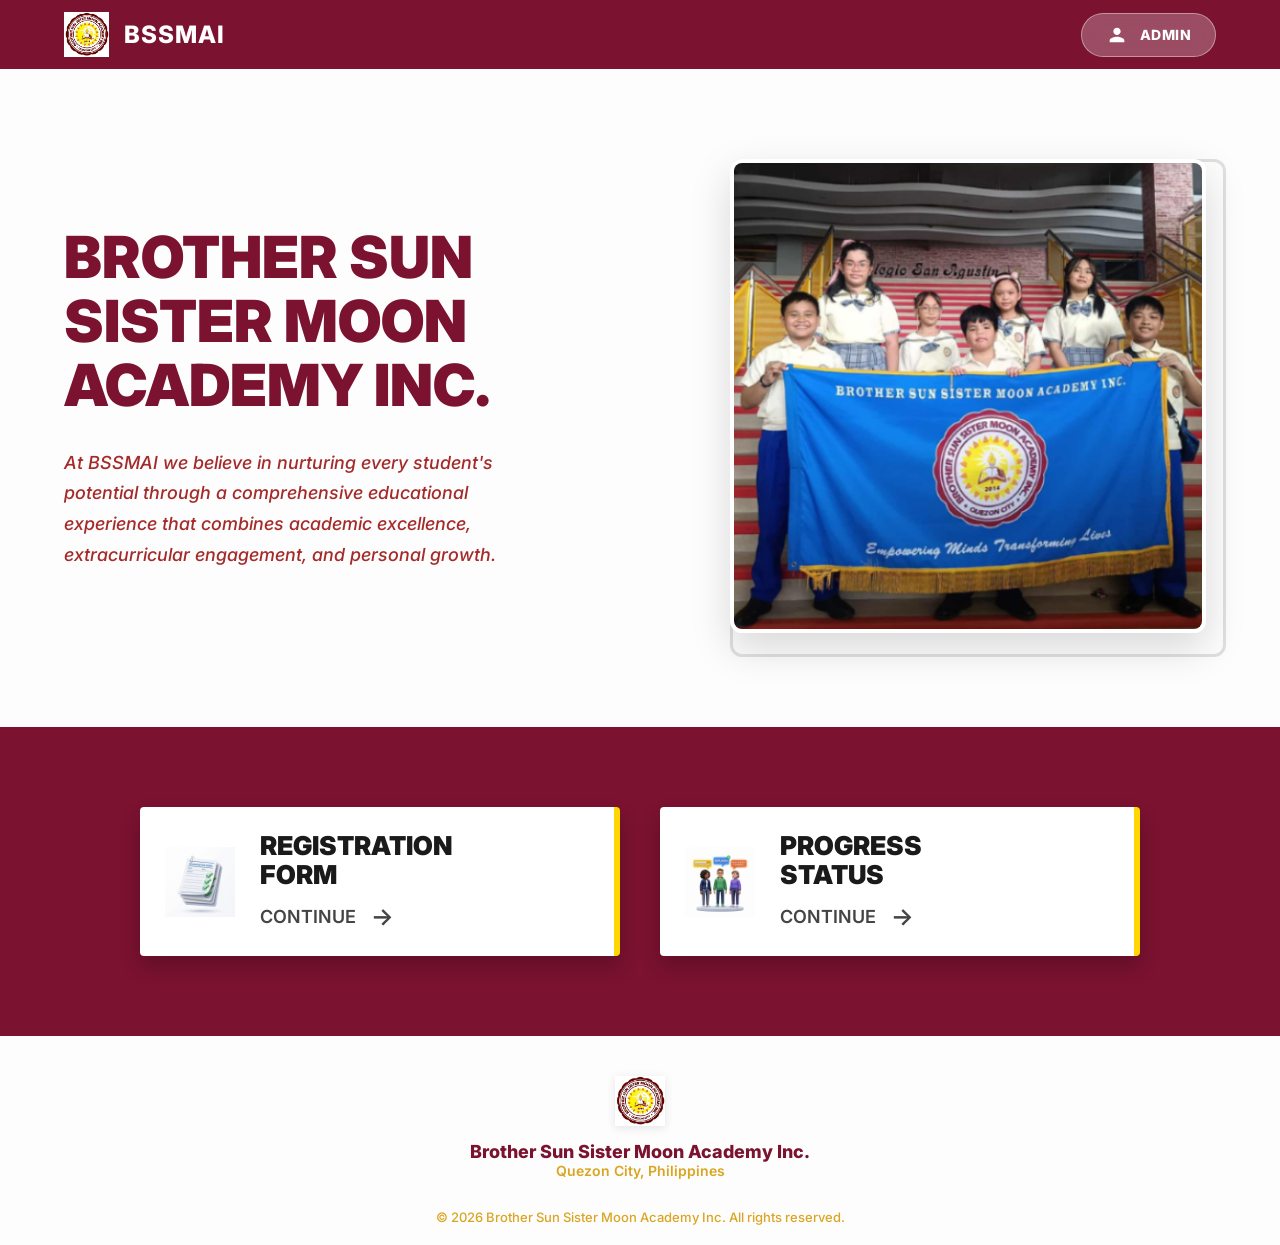
==== index.html @ d86e40cd "First Update" ====
<!DOCTYPE html>
<html lang="en">

<head>
    <meta charset="UTF-8">
    <meta name="viewport" content="width=device-width, initial-scale=1.0">
    <title>Enrollment System — Home</title>
    <link rel="stylesheet" href="style.css">
</head>

<body>

    <!-- ===== HEADER ===== -->
    <header class="navbar">
        <div class="header-left">
            <img src="logo.png" alt="BSSMAI Logo" class="logo">
            <h1 class="school-name">BSSMAI</h1>
        </div>
        <div class="header-right">
            <a href="admin-login.html" class="btn-admin">
                <svg viewBox="0 0 24 24" xmlns="http://www.w3.org/2000/svg">
                    <path d="M12 12c2.21 0 4-1.79 4-4s-1.79-4-4-4-4 1.79-4 4 1.79 4 4 4zm0 2c-2.67 0-8 1.34-8 4v2h16v-2c0-2.66-5.33-4-8-4z"/>
                </svg>
                ADMIN
            </a>
        </div>
    </header>

    <!-- ===== HERO SECTION ===== -->
    <section class="hero-section">
        <div class="hero-container">
            <div class="hero-text">
                <h2 class="hero-title">BROTHER SUN<br>SISTER MOON<br>ACADEMY INC.</h2>
                <p class="hero-description">
                    At BSSMAI we believe in nurturing every student's potential
                    through a comprehensive educational experience that
                    combines academic excellence, extracurricular
                    engagement, and personal growth.
                </p>
            </div>
            <div class="hero-image-wrapper">
                <img src="hero-image.png" alt="Students" class="hero-image">
            </div>
        </div>
    </section>

    <!-- ===== ACTION SECTION ===== -->
    <section class="action-section">
        <div class="action-container">
            <!-- Registration Form Card -->
            <a href="biodata.html" class="action-card-new">
                <div class="card-content">
                    <img src="registration-icon.png" alt="Form" class="card-icon">
                    <div class="card-text">
                        <h3>REGISTRATION<br>FORM</h3>
                        <div class="continue-btn">
                            <span>CONTINUE</span>
                            <span class="arrow">→</span>
                        </div>
                    </div>
                </div>
            </a>

            <!-- Progress Status Card -->
            <a href="check-progress.html" class="action-card-new">
                <div class="card-content">
                    <img src="progress-icon.png" alt="Status" class="card-icon">
                    <div class="card-text">
                        <h3>PROGRESS<br>STATUS</h3>
                        <div class="continue-btn">
                            <span>CONTINUE</span>
                            <span class="arrow">→</span>
                        </div>
                    </div>
                </div>
            </a>
        </div>
    </section>

    <!-- ===== FOOTER ===== -->
    <footer class="footer">
        <div class="footer-content">
            <img src="logo.png" alt="Logo" class="footer-logo">
            <div class="footer-text">
                <p class="footer-school-name">Brother Sun Sister Moon Academy Inc.</p>
                <p class="footer-address">Quezon City, Philippines</p>
            </div>
        </div>
        <p class="footer-copyright">&copy; 2026 Brother Sun Sister Moon Academy Inc. All rights reserved.</p>
    </footer>

</body>

</html>
---- style.css ----
/* =========================================================
   ENROLLMENT SYSTEM — SHARED STYLES
   Color scheme: clean blue/white with soft accents
   ========================================================= */

/* --- Google Font import --- */
@import url('https://fonts.googleapis.com/css2?family=Inter:wght@400;500;600;700&display=swap');

/* --- CSS Variables (easy to change the theme) --- */
/* --- CSS Variables --- */
:root {
    --maroon-dark: #7a1230;
    --maroon-accent: #a52a2a;
    --gold: #FFD700;
    --gold-text: #daa520;
    --off-white: #fdfdfd;
    --white: #ffffff;
    --gray-50: #f9fafb;
    --gray-100: #f3f4f6;
    --gray-300: #d1d5db;
    --gray-500: #6b7280;
    --gray-700: #374151;
    --gray-900: #111827;
    --shadow-soft: 0 10px 30px rgba(0, 0, 0, 0.05);
    --shadow-hero: 0 15px 40px rgba(0, 0, 0, 0.15);
    --radius: 12px;
}

/* --- Reset & Base --- */
*,
*::before,
*::after {
    box-sizing: border-box;
    margin: 0;
    padding: 0;
}

body {
    font-family: 'Inter', sans-serif;
    background: var(--off-white);
    color: var(--gray-900);
    min-height: 100vh;
}

/* --- HEADER --- */
.navbar {
    background: var(--maroon-dark);
    padding: 12px 5%;
    display: flex;
    justify-content: space-between;
    align-items: center;
    position: sticky;
    top: 0;
    z-index: 1000;
}

.header-left {
    display: flex;
    align-items: center;
    gap: 15px;
}

.logo {
    width: 45px;
    height: 45px;
    object-fit: contain;
}

.school-name {
    color: var(--white);
    font-size: 24px;
    font-weight: 800;
    letter-spacing: 1px;
}

.btn-admin {
    background: rgba(255, 255, 255, 0.25);
    color: var(--white);
    padding: 10px 24px;
    border-radius: 50px;
    text-decoration: none;
    font-size: 14px;
    font-weight: 800;
    border: 1.5px solid rgba(255, 255, 255, 0.4);
    display: inline-flex;
    align-items: center;
    gap: 12px;
    backdrop-filter: blur(8px);
    -webkit-backdrop-filter: blur(8px);
    transition: all 0.3s ease;
    letter-spacing: 0.5px;
}

.btn-admin:hover {
    background: rgba(255, 255, 255, 0.35);
    transform: translateY(-2px);
    box-shadow: 0 4px 15px rgba(0, 0, 0, 0.1);
}

.btn-admin svg {
    width: 22px;
    height: 22px;
    fill: currentColor;
}

/* --- HERO SECTION --- */
.hero-section {
    padding: 80px 5%;
    background: var(--off-white);
}

.hero-container {
    max-width: 1200px;
    margin: 0 auto;
    display: grid;
    grid-template-columns: 1.2fr 1fr;
    align-items: center;
    gap: 60px;
}

.hero-title {
    font-size: 58px;
    color: var(--maroon-dark);
    line-height: 1.1;
    font-weight: 900;
    margin-bottom: 30px;
}

.hero-description {
    font-size: 18px;
    color: var(--maroon-accent);
    line-height: 1.7;
    font-style: italic;
    font-weight: 500;
    max-width: 500px;
}

.hero-image-wrapper {
    position: relative;
    padding: 10px;
}

.hero-image-wrapper::before {
    content: '';
    position: absolute;
    inset: 0;
    border: 3px solid #e0e0e0;
    border-radius: 12px;
    z-index: 0;
    transform: translate(10px, 10px);
}

.hero-image {
    width: 100%;
    border-radius: 12px;
    box-shadow: var(--shadow-hero);
    position: relative;
    z-index: 1;
    border: 4px solid var(--white);
}

/* --- ACTION SECTION --- */
.action-section {
    background: var(--maroon-dark);
    padding: 80px 5%;
}

.action-container {
    max-width: 1000px;
    margin: 0 auto;
    display: grid;
    grid-template-columns: 1fr 1fr;
    gap: 40px;
}

.action-card-new {
    background: var(--white);
    border-radius: 4px;
    padding: 25px;
    text-decoration: none;
    position: relative;
    transition: transform 0.3s ease;
    border-right: 6px solid var(--gold);
    box-shadow: 0 10px 20px rgba(0, 0, 0, 0.2);
}

.action-card-new:hover {
    transform: translateY(-5px);
}

.card-content {
    display: flex;
    align-items: center;
    gap: 25px;
}

.card-icon {
    width: 70px;
    height: 70px;
    object-fit: contain;
}

.card-text h3 {
    color: #1a1a1a;
    font-size: 26px;
    font-weight: 900;
    line-height: 1.1;
    margin-bottom: 12px;
}

.continue-btn {
    display: flex;
    align-items: center;
    gap: 15px;
    color: #444;
    font-weight: 600;
    font-size: 18px;
}

.arrow {
    font-size: 24px;
    transition: transform 0.3s ease;
}

.action-card-new:hover .arrow {
    transform: translateX(8px);
}

/* --- FOOTER --- */
.footer {
    padding: 40px 5% 20px;
    background: var(--off-white);
    text-align: center;
}

.footer-content {
    display: flex;
    flex-direction: column;
    align-items: center;
    gap: 15px;
    margin-bottom: 30px;
}

.footer-logo {
    width: 50px;
    height: 50px;
    filter: drop-shadow(0 2px 4px rgba(0, 0, 0, 0.1));
}

.footer-school-name {
    color: var(--maroon-dark);
    font-weight: 800;
    font-size: 18px;
}

.footer-address {
    color: var(--gold-text);
    font-size: 14px;
    font-weight: 600;
}

.footer-copyright {
    color: var(--gold-text);
    font-size: 13px;
    font-weight: 500;
}

/* =========================================================
   FORM STYLES
   ========================================================= */
.form-section {
    margin-bottom: 28px;
}

.form-section h3 {
    font-size: 14px;
    font-weight: 600;
    color: var(--blue-dark);
    text-transform: uppercase;
    letter-spacing: 0.5px;
    margin-bottom: 16px;
    padding-bottom: 8px;
    border-bottom: 2px solid var(--blue-light);
}

.form-row {
    display: grid;
    grid-template-columns: 1fr 1fr;
    gap: 16px;
}

.form-group {
    display: flex;
    flex-direction: column;
    gap: 6px;
    margin-bottom: 16px;
}

.form-group.full {
    grid-column: 1 / -1;
}

label {
    font-size: 13px;
    font-weight: 500;
    color: var(--gray-700);
}

input,
select,
textarea {
    padding: 10px 14px;
    border: 1.5px solid var(--gray-300);
    border-radius: 8px;
    font-size: 14px;
    font-family: inherit;
    color: var(--gray-900);
    background: var(--white);
    transition: border-color 0.2s;
    width: 100%;
}

input:focus,
select:focus,
textarea:focus {
    outline: none;
    border-color: var(--blue-mid);
    box-shadow: 0 0 0 3px rgba(59, 130, 246, 0.15);
}

/* =========================================================
   BUTTONS
   ========================================================= */
.btn {
    display: inline-flex;
    align-items: center;
    justify-content: center;
    gap: 8px;
    padding: 12px 24px;
    border: none;
    border-radius: 8px;
    font-size: 15px;
    font-weight: 600;
    cursor: pointer;
    transition: all 0.2s;
    text-decoration: none;
}

.btn-primary {
    background: var(--blue-dark);
    color: var(--white);
}

.btn-primary:hover {
    background: #1d4ed8;
    transform: translateY(-1px);
}

.btn-success {
    background: var(--green);
    color: var(--white);
    padding: 8px 16px;
    font-size: 13px;
}

.btn-success:hover {
    background: #15803d;
}

.btn-danger {
    background: var(--red);
    color: var(--white);
    padding: 8px 16px;
    font-size: 13px;
}

.btn-danger:hover {
    background: #b91c1c;
}

.btn-outline {
    background: transparent;
    color: var(--blue-dark);
    border: 2px solid var(--blue-dark);
}

.btn-outline:hover {
    background: var(--blue-dark);
    color: var(--white);
}

.btn-full {
    width: 100%;
}

/* =========================================================
   STATUS BADGES
   ========================================================= */
.badge {
    display: inline-block;
    padding: 4px 12px;
    border-radius: 999px;
    font-size: 12px;
    font-weight: 600;
}

.badge-pending {
    background: #fef3c7;
    color: #92400e;
}

.badge-approved {
    background: #d1fae5;
    color: #065f46;
}

.badge-rejected {
    background: #fee2e2;
    color: #991b1b;
}

/* =========================================================
   TABLE STYLES (Admin Dashboard)
   ========================================================= */
.table-wrapper {
    overflow-x: auto;
    border-radius: var(--radius);
    border: 1px solid var(--gray-100);
}

table {
    width: 100%;
    border-collapse: collapse;
    font-size: 14px;
}

thead {
    background: var(--blue-dark);
    color: var(--white);
}

thead th {
    padding: 12px 16px;
    text-align: left;
    font-weight: 600;
    font-size: 13px;
}

tbody tr {
    border-bottom: 1px solid var(--gray-100);
    transition: background 0.15s;
}

tbody tr:hover {
    background: var(--blue-light);
}

tbody td {
    padding: 12px 16px;
    color: var(--gray-700);
}

.action-btns {
    display: flex;
    gap: 6px;
}

/* =========================================================
   ALERT MESSAGES
   ========================================================= */
.alert {
    padding: 14px 18px;
    border-radius: 8px;
    font-size: 14px;
    font-weight: 500;
    margin-bottom: 20px;
    display: none;
    /* hidden by default, shown via JS */
}

.alert-error {
    background: #fee2e2;
    color: #991b1b;
    border: 1px solid #fca5a5;
}

.alert-success {
    background: #d1fae5;
    color: #065f46;
    border: 1px solid #6ee7b7;
}

/* =========================================================
   RESULT / PROGRESS CARD
   ========================================================= */
.result-card {
    background: var(--white);
    border-radius: var(--radius);
    box-shadow: var(--shadow);
    padding: 32px;
    margin-top: 24px;
    display: none;
    /* shown via JS once result is fetched */
}

.result-card .status-big {
    font-size: 48px;
    text-align: center;
    margin-bottom: 12px;
}

.result-card h3 {
    text-align: center;
    font-size: 22px;
    font-weight: 700;
    margin-bottom: 6px;
}

.result-card .status-label {
    text-align: center;
    font-size: 15px;
    margin-bottom: 24px;
}

.info-grid {
    display: grid;
    grid-template-columns: 1fr 1fr;
    gap: 12px;
}

.info-item label {
    font-size: 12px;
    color: var(--gray-500);
    display: block;
    margin-bottom: 2px;
}

.info-item span {
    font-size: 15px;
    font-weight: 600;
    color: var(--gray-900);
}

/* =========================================================
   STEP INDICATOR (Breadcrumb)
   ========================================================= */
.steps {
    display: flex;
    align-items: center;
    gap: 8px;
    margin-bottom: 28px;
    font-size: 13px;
    color: var(--gray-500);
}

.steps .step-active {
    color: var(--blue-dark);
    font-weight: 600;
}

/* =========================================================
   SUCCESS PAGE
   ========================================================= */
.success-page {
    text-align: center;
    padding: 60px 20px;
}

.success-page .check-icon {
    font-size: 72px;
    margin-bottom: 20px;
}

.success-page h2 {
    font-size: 26px;
    font-weight: 700;
    margin-bottom: 10px;
}

.success-page p {
    color: var(--gray-500);
    font-size: 15px;
    margin-bottom: 8px;
}

.student-id-box {
    background: var(--blue-light);
    border: 2px dashed var(--blue-mid);
    border-radius: 10px;
    padding: 20px;
    margin: 24px auto;
    max-width: 320px;
}

.student-id-box p {
    color: var(--gray-700);
    font-size: 13px;
    margin-bottom: 6px;
}

.student-id-box strong {
    font-size: 28px;
    color: var(--blue-dark);
    letter-spacing: 2px;
}

/* =========================================================
   MODAL (Admin — View Full Details)
   ========================================================= */
.modal-overlay {
    display: none;
    position: fixed;
    inset: 0;
    background: rgba(0, 0, 0, 0.45);
    z-index: 100;
    align-items: center;
    justify-content: center;
}

.modal-overlay.active {
    display: flex;
}

.modal {
    background: var(--white);
    border-radius: var(--radius);
    padding: 32px;
    max-width: 560px;
    width: 90%;
    box-shadow: 0 20px 60px rgba(0, 0, 0, 0.2);
}

.modal h3 {
    font-size: 18px;
    font-weight: 700;
    margin-bottom: 20px;
    color: var(--blue-dark);
}

.modal-close {
    float: right;
    background: none;
    border: none;
    font-size: 22px;
    cursor: pointer;
    color: var(--gray-500);
    line-height: 1;
}

/* =========================================================
   RESPONSIVE
   ========================================================= */
@media (max-width: 640px) {
    .form-row {
        grid-template-columns: 1fr;
    }

    .navbar h1 {
        font-size: 16px;
    }

    .navbar {
        padding: 14px 16px;
    }

    .page {
        margin: 20px auto;
    }

    .card {
        padding: 20px;
    }

    .action-grid {
        grid-template-columns: 1fr;
    }

    .info-grid {
        grid-template-columns: 1fr;
    }
}

/* =========================================================
   BIODATA PAGE SPECIFIC REDESIGN
   ========================================================= */
body.biodata-page {
    background: #fbf9f1; /* Soft cream */
}

.biodata-page .page {
    max-width: 800px;
    margin: 40px auto;
}

.biodata-header {
    text-align: center;
    position: relative;
    margin-bottom: 30px;
    display: flex;
    flex-direction: column;
    align-items: center;
}

.biodata-back-link {
    position: absolute;
    left: 0;
    top: 0;
    color: var(--maroon-dark);
    text-decoration: none;
    font-size: 14px;
    font-weight: 600;
    display: flex;
    align-items: center;
    gap: 6px;
}

.biodata-logo {
    width: 65px;
    height: 65px;
    object-fit: contain;
    border: 2px solid var(--maroon-dark);
    border-radius: 50%;
    padding: 3px;
    background: var(--white);
    margin-bottom: 8px;
}

.biodata-header h1 {
    color: var(--maroon-dark);
    font-size: 19px;
    font-weight: 800;
    text-transform: uppercase;
    letter-spacing: 0.5px;
    margin-bottom: 2px;
}

.biodata-header p {
    color: var(--maroon-dark);
    font-size: 13px;
    font-weight: 600;
}

/* Info Banner */
.biodata-banner {
    background: var(--maroon-dark);
    border-radius: 12px;
    padding: 24px;
    display: flex;
    gap: 20px;
    align-items: flex-start;
    margin-bottom: 24px;
    color: var(--white);
    box-shadow: 0 4px 15px rgba(122, 18, 48, 0.2);
}

.biodata-banner-icon {
    width: 60px;
    height: 60px;
    flex-shrink: 0;
}

.biodata-banner-content h2 {
    font-size: 20px;
    font-weight: 700;
    margin-bottom: 6px;
}

.biodata-banner-content p {
    color: #ffd700; /* Gold */
    font-size: 13px;
    margin-bottom: 12px;
}

.biodata-banner-content ul {
    list-style: none;
    font-size: 13px;
    color: var(--white);
}
.biodata-banner-content li {
    position: relative;
    padding-left: 14px;
    margin-bottom: 6px;
}
.biodata-banner-content li::before {
    content: "• ";
    position: absolute;
    left: 0;
    color: var(--white);
}

/* Form Card specifically for Biodata */
.biodata-card {
    background: var(--white);
    border: 1.5px solid var(--maroon-dark);
    border-radius: 12px;
    padding: 35px;
    box-shadow: 0 4px 15px rgba(0, 0, 0, 0.05);
    margin-bottom: 20px;
}

/* Sections */
.biodata-card .form-section {
    margin-bottom: 35px;
}
.biodata-card .form-section h3 {
    color: var(--maroon-dark);
    font-size: 18px;
    font-weight: 800;
    border-bottom: none;
    padding-bottom: 0;
    border-left: 3px solid #e6a817; /* Gold/Orange line */
    padding-left: 12px;
    margin-bottom: 20px;
    letter-spacing: 0;
    text-transform: none;
}

/* Inputs */
.biodata-card .form-group label {
    color: var(--maroon-dark);
    font-weight: 700;
    font-size: 13px;
    margin-bottom: 6px;
}

.biodata-card input,
.biodata-card select {
    background: #e6e6e6;
    border: 1px solid #d1d1d1;
    border-radius: 6px;
    color: #333;
    padding: 10px 14px;
}

.biodata-card input:focus,
.biodata-card select:focus {
    border-color: var(--maroon-dark);
    box-shadow: 0 0 0 3px rgba(122, 18, 48, 0.15);
}

/* Footer Actions */
.biodata-actions {
    display: flex;
    gap: 15px;
    padding-top: 20px;
    border-top: 1px solid var(--gray-300);
}
.biodata-actions .btn {
    flex: 1;
    padding: 14px;
    font-size: 16px;
    border-radius: 6px;
    font-weight: 700;
}

.btn-cancel {
    background: var(--white);
    color: var(--maroon-dark);
    border: 1.5px solid var(--maroon-dark);
}
.btn-cancel:hover {
    background: #fdf5f7;
}

.btn-submit-maroon {
    background: var(--maroon-dark);
    color: var(--white);
}
.btn-submit-maroon:hover {
    background: #5c0d24;
}

.biodata-footer-note {
    text-align: center;
    margin-top: 20px;
    font-size: 13px;
    color: #555;
}
.biodata-footer-note a {
    color: var(--maroon-dark);
    font-weight: 700;
    text-decoration: underline;
}
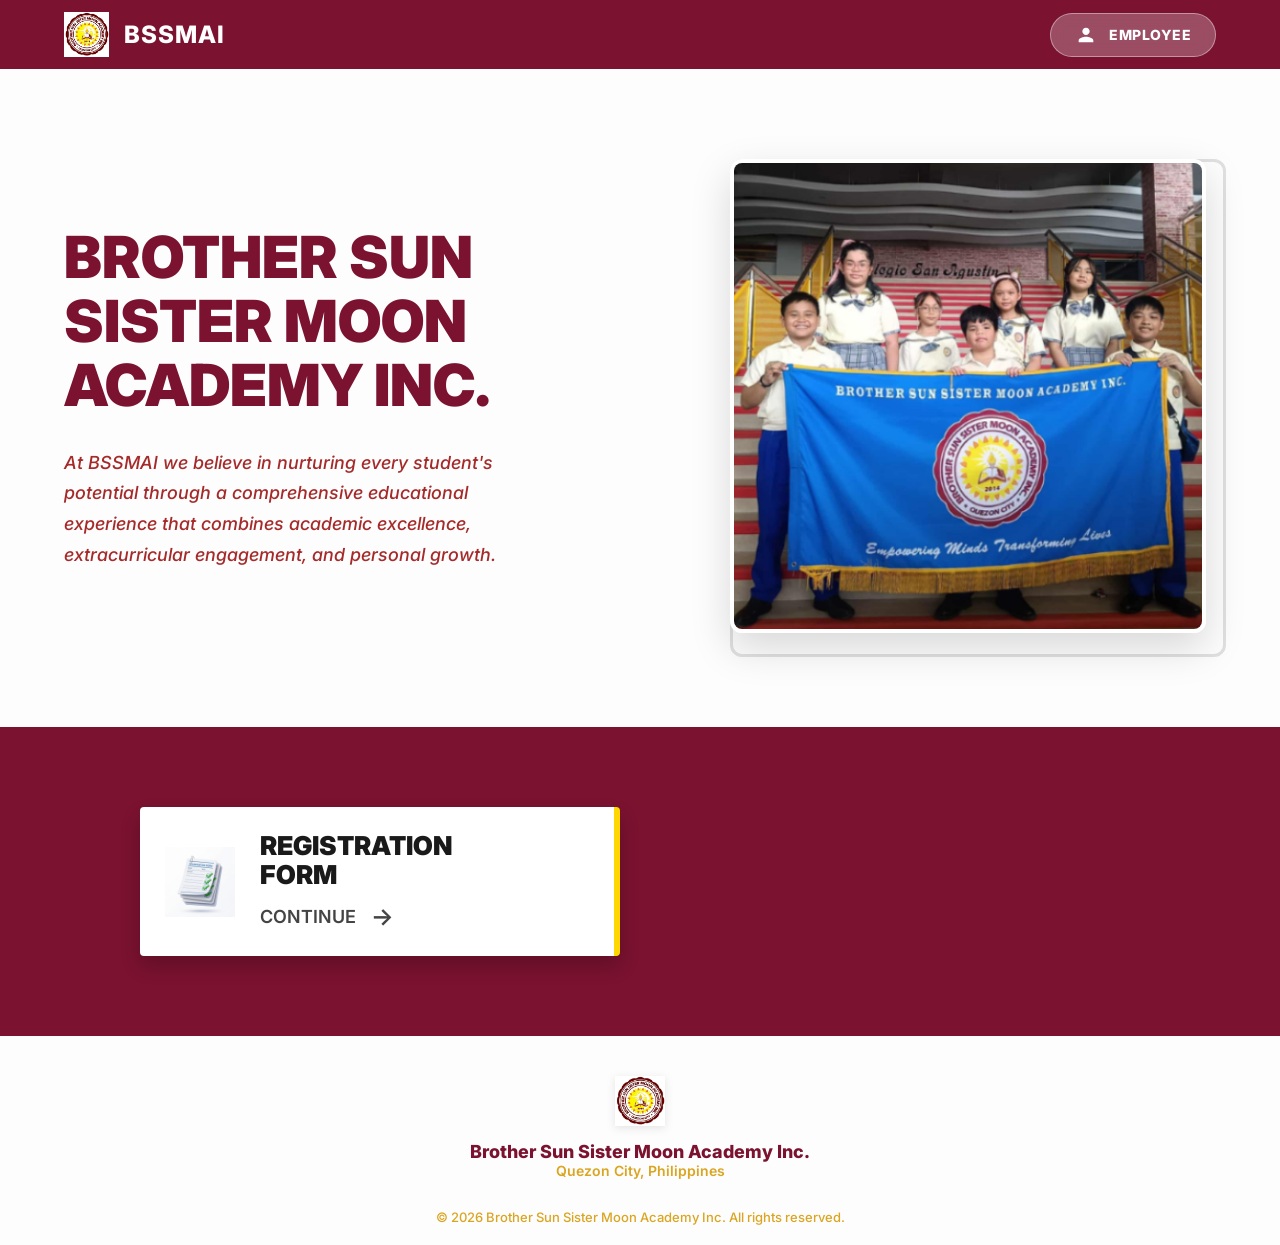
==== commit cf5f913b: "3/30/26" ====
--- a/index.html
+++ b/index.html
@@ -17,11 +17,12 @@
             <h1 class="school-name">BSSMAI</h1>
         </div>
         <div class="header-right">
-            <a href="admin-login.html" class="btn-admin">
+            <a href="employee-login.html" class="btn-employee">
                 <svg viewBox="0 0 24 24" xmlns="http://www.w3.org/2000/svg">
-                    <path d="M12 12c2.21 0 4-1.79 4-4s-1.79-4-4-4-4 1.79-4 4 1.79 4 4 4zm0 2c-2.67 0-8 1.34-8 4v2h16v-2c0-2.66-5.33-4-8-4z"/>
+                    <path
+                        d="M12 12c2.21 0 4-1.79 4-4s-1.79-4-4-4-4 1.79-4 4 1.79 4 4 4zm0 2c-2.67 0-8 1.34-8 4v2h16v-2c0-2.66-5.33-4-8-4z" />
                 </svg>
-                ADMIN
+                EMPLOYEE
             </a>
         </div>
     </header>
@@ -48,25 +49,11 @@
     <section class="action-section">
         <div class="action-container">
             <!-- Registration Form Card -->
-            <a href="biodata.html" class="action-card-new">
+            <a href="enroll-student.html" class="action-card-new">
                 <div class="card-content">
                     <img src="registration-icon.png" alt="Form" class="card-icon">
                     <div class="card-text">
                         <h3>REGISTRATION<br>FORM</h3>
-                        <div class="continue-btn">
-                            <span>CONTINUE</span>
-                            <span class="arrow">→</span>
-                        </div>
-                    </div>
-                </div>
-            </a>
-
-            <!-- Progress Status Card -->
-            <a href="check-progress.html" class="action-card-new">
-                <div class="card-content">
-                    <img src="progress-icon.png" alt="Status" class="card-icon">
-                    <div class="card-text">
-                        <h3>PROGRESS<br>STATUS</h3>
                         <div class="continue-btn">
                             <span>CONTINUE</span>
                             <span class="arrow">→</span>
--- a/style.css
+++ b/style.css
@@ -9,10 +9,21 @@
 /* --- CSS Variables (easy to change the theme) --- */
 /* --- CSS Variables --- */
 :root {
+    /* --- New Maroon & Gold theme --- */
     --maroon-dark: #7a1230;
     --maroon-accent: #a52a2a;
     --gold: #FFD700;
     --gold-text: #daa520;
+
+    /* --- Functional colors (Blue, Green, Red, etc.) --- */
+    --blue-dark: #1e40af;
+    --blue-mid: #3b82f6;
+    --blue-light: #eff6ff;
+    --green: #22c55e;
+    --red: #ef4444;
+    --orange: #f59e0b;
+
+    /* --- Grays and Base colors --- */
     --off-white: #fdfdfd;
     --white: #ffffff;
     --gray-50: #f9fafb;
@@ -21,6 +32,9 @@
     --gray-500: #6b7280;
     --gray-700: #374151;
     --gray-900: #111827;
+
+    /* --- Effects and Spacing --- */
+    --shadow: 0 4px 6px -1px rgba(0, 0, 0, 0.1);
     --shadow-soft: 0 10px 30px rgba(0, 0, 0, 0.05);
     --shadow-hero: 0 15px 40px rgba(0, 0, 0, 0.15);
     --radius: 12px;
@@ -73,7 +87,7 @@
     letter-spacing: 1px;
 }
 
-.btn-admin {
+.btn-employee {
     background: rgba(255, 255, 255, 0.25);
     color: var(--white);
     padding: 10px 24px;
@@ -91,13 +105,13 @@
     letter-spacing: 0.5px;
 }
 
-.btn-admin:hover {
+.btn-employee:hover {
     background: rgba(255, 255, 255, 0.35);
     transform: translateY(-2px);
     box-shadow: 0 4px 15px rgba(0, 0, 0, 0.1);
 }
 
-.btn-admin svg {
+.btn-employee svg {
     width: 22px;
     height: 22px;
     fill: currentColor;
@@ -420,7 +434,7 @@
 }
 
 /* =========================================================
-   TABLE STYLES (Admin Dashboard)
+   TABLE STYLES (Registrar Dashboard)
    ========================================================= */
 .table-wrapper {
     overflow-x: auto;
@@ -605,7 +619,7 @@
 }
 
 /* =========================================================
-   MODAL (Admin — View Full Details)
+   MODAL (Registrar — View Full Details)
    ========================================================= */
 .modal-overlay {
     display: none;
@@ -684,7 +698,8 @@
    BIODATA PAGE SPECIFIC REDESIGN
    ========================================================= */
 body.biodata-page {
-    background: #fbf9f1; /* Soft cream */
+    background: #fbf9f1;
+    /* Soft cream */
 }
 
 .biodata-page .page {
@@ -766,7 +781,8 @@
 }
 
 .biodata-banner-content p {
-    color: #ffd700; /* Gold */
+    color: #ffd700;
+    /* Gold */
     font-size: 13px;
     margin-bottom: 12px;
 }
@@ -776,11 +792,13 @@
     font-size: 13px;
     color: var(--white);
 }
+
 .biodata-banner-content li {
     position: relative;
     padding-left: 14px;
     margin-bottom: 6px;
 }
+
 .biodata-banner-content li::before {
     content: "• ";
     position: absolute;
@@ -802,13 +820,15 @@
 .biodata-card .form-section {
     margin-bottom: 35px;
 }
+
 .biodata-card .form-section h3 {
     color: var(--maroon-dark);
     font-size: 18px;
     font-weight: 800;
     border-bottom: none;
     padding-bottom: 0;
-    border-left: 3px solid #e6a817; /* Gold/Orange line */
+    border-left: 3px solid #e6a817;
+    /* Gold/Orange line */
     padding-left: 12px;
     margin-bottom: 20px;
     letter-spacing: 0;
@@ -845,6 +865,7 @@
     padding-top: 20px;
     border-top: 1px solid var(--gray-300);
 }
+
 .biodata-actions .btn {
     flex: 1;
     padding: 14px;
@@ -858,6 +879,7 @@
     color: var(--maroon-dark);
     border: 1.5px solid var(--maroon-dark);
 }
+
 .btn-cancel:hover {
     background: #fdf5f7;
 }
@@ -866,6 +888,7 @@
     background: var(--maroon-dark);
     color: var(--white);
 }
+
 .btn-submit-maroon:hover {
     background: #5c0d24;
 }
@@ -876,8 +899,221 @@
     font-size: 13px;
     color: #555;
 }
+
 .biodata-footer-note a {
     color: var(--maroon-dark);
     font-weight: 700;
     text-decoration: underline;
+}
+
+/* =========================================================
+   MULTI-STEP FORM STYLES
+   ========================================================= */
+.form-step {
+    display: none;
+    animation: fadeIn 0.4s ease;
+}
+
+.form-step.active {
+    display: block;
+}
+
+@keyframes fadeIn {
+    from {
+        opacity: 0;
+        transform: translateY(10px);
+    }
+
+    to {
+        opacity: 1;
+        transform: translateY(0);
+    }
+}
+
+/* Progress Tracker */
+.step-tracker {
+    display: flex;
+    justify-content: space-between;
+    margin-bottom: 40px;
+    position: relative;
+    padding: 0 10px;
+}
+
+.step-tracker::before {
+    content: '';
+    position: absolute;
+    top: 15px;
+    left: 40px;
+    right: 40px;
+    height: 3px;
+    background: var(--gray-300);
+    z-index: 1;
+}
+
+.step-item {
+    position: relative;
+    z-index: 2;
+    display: flex;
+    flex-direction: column;
+    align-items: center;
+    gap: 8px;
+    width: 70px;
+}
+
+.step-number {
+    width: 34px;
+    height: 34px;
+    background: var(--white);
+    border: 3px solid var(--gray-300);
+    border-radius: 50%;
+    display: flex;
+    align-items: center;
+    justify-content: center;
+    font-size: 14px;
+    font-weight: 700;
+    color: var(--gray-500);
+    transition: all 0.3s ease;
+}
+
+.step-label {
+    font-size: 11px;
+    font-weight: 700;
+    color: var(--gray-500);
+    text-transform: uppercase;
+    text-align: center;
+    letter-spacing: 0.5px;
+}
+
+.step-item.active .step-number {
+    border-color: var(--maroon-dark);
+    background: var(--maroon-dark);
+    color: var(--white);
+    box-shadow: 0 0 0 4px rgba(122, 18, 48, 0.1);
+}
+
+.step-item.active .step-label {
+    color: var(--maroon-dark);
+}
+
+.step-item.completed .step-number {
+    background: var(--maroon-dark);
+    border-color: var(--maroon-dark);
+    color: var(--white);
+}
+
+/* Payment Module Styles */
+.tuition-box {
+    background: #fffbeb;
+    border: 1.5px solid #fef3c7;
+    border-radius: 10px;
+    padding: 20px;
+    margin-bottom: 25px;
+    text-align: center;
+    border-left: 5px solid var(--gold);
+}
+
+.tuition-box h4 {
+    color: var(--gray-700);
+    font-size: 14px;
+    margin-bottom: 5px;
+}
+
+.tuition-amount {
+    font-size: 32px;
+    font-weight: 900;
+    color: var(--maroon-dark);
+}
+
+.payment-options {
+    display: grid;
+    grid-template-columns: repeat(3, 1fr);
+    gap: 15px;
+    margin-bottom: 25px;
+}
+
+.payment-card {
+    border: 2px solid var(--gray-100);
+    border-radius: 10px;
+    padding: 15px 10px;
+    text-align: center;
+    cursor: pointer;
+    transition: all 0.2s ease;
+    display: flex;
+    flex-direction: column;
+    align-items: center;
+    gap: 10px;
+    background: var(--gray-50);
+}
+
+.payment-card:hover {
+    border-color: var(--maroon-accent);
+    background: var(--white);
+}
+
+.payment-card.selected {
+    border-color: var(--maroon-dark);
+    background: #fff1f2;
+    box-shadow: 0 4px 12px rgba(122, 18, 48, 0.1);
+}
+
+.payment-card input[type="radio"] {
+    display: none;
+}
+
+.payment-icon {
+    font-size: 24px;
+}
+
+.payment-name {
+    font-size: 13px;
+    font-weight: 700;
+    color: var(--gray-700);
+}
+
+.payment-instructions {
+    background: var(--gray-100);
+    border-radius: 10px;
+    padding: 15px;
+    margin-bottom: 20px;
+    font-size: 13px;
+    color: var(--gray-700);
+    border-left: 4px solid var(--maroon-dark);
+    text-align: left;
+}
+
+.payment-instructions strong {
+    color: var(--maroon-dark);
+    font-size: 15px;
+}
+
+/* Footer specific buttons */
+.step-actions {
+    display: flex;
+    justify-content: space-between;
+    margin-top: 30px;
+    padding-top: 20px;
+    border-top: 1px solid var(--gray-300);
+}
+
+.btn-prev {
+    background: var(--white);
+    color: var(--maroon-dark);
+    border: 1.5px solid var(--maroon-dark);
+}
+
+.btn-next {
+    background: var(--maroon-dark);
+    color: var(--white);
+    margin-left: auto;
+}
+
+.btn-submit-maroon {
+    background: #22c55e !important;
+    color: white !important;
+    box-shadow: 0 4px 10px rgba(34, 197, 94, 0.2);
+}
+
+.btn-submit-maroon:hover {
+    background: #16a34a !important;
+    transform: translateY(-2px);
 }
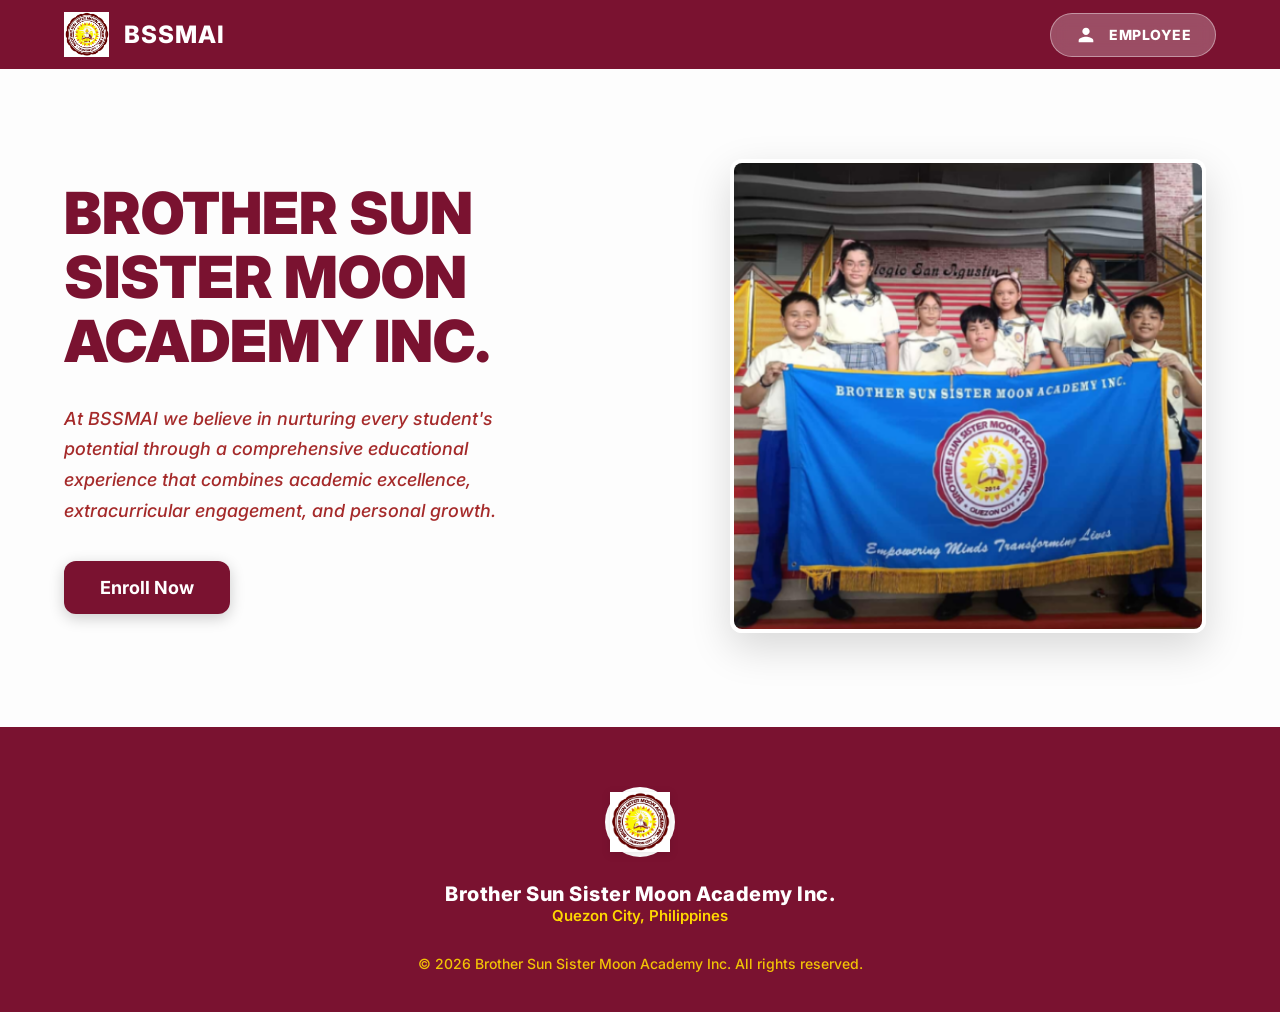
==== commit 652a839f: "For First Check (Robbie)" ====
--- a/index.html
+++ b/index.html
@@ -38,6 +38,9 @@
                     combines academic excellence, extracurricular
                     engagement, and personal growth.
                 </p>
+                <div style="margin-top: 35px;">
+                    <a href="enroll-student.html" class="btn-enroll">Enroll Now</a>
+                </div>
             </div>
             <div class="hero-image-wrapper">
                 <img src="hero-image.png" alt="Students" class="hero-image">
@@ -45,29 +48,14 @@
         </div>
     </section>
 
-    <!-- ===== ACTION SECTION ===== -->
-    <section class="action-section">
-        <div class="action-container">
-            <!-- Registration Form Card -->
-            <a href="enroll-student.html" class="action-card-new">
-                <div class="card-content">
-                    <img src="registration-icon.png" alt="Form" class="card-icon">
-                    <div class="card-text">
-                        <h3>REGISTRATION<br>FORM</h3>
-                        <div class="continue-btn">
-                            <span>CONTINUE</span>
-                            <span class="arrow">→</span>
-                        </div>
-                    </div>
-                </div>
-            </a>
-        </div>
-    </section>
+    <!-- ===== ACTION SECTION REMOVED (Button moved to Hero) ===== -->
 
     <!-- ===== FOOTER ===== -->
     <footer class="footer">
         <div class="footer-content">
-            <img src="logo.png" alt="Logo" class="footer-logo">
+            <div class="footer-logo-circle" style="background: var(--white); width: 70px; height: 70px; border-radius: 50%; display: flex; align-items: center; justify-content: center; padding: 5px; margin-bottom: 10px;">
+                <img src="logo.png" alt="Logo" class="footer-logo" style="width: 100%; height: 100%; object-fit: contain;">
+            </div>
             <div class="footer-text">
                 <p class="footer-school-name">Brother Sun Sister Moon Academy Inc.</p>
                 <p class="footer-address">Quezon City, Philippines</p>
--- a/style.css
+++ b/style.css
@@ -158,7 +158,7 @@
     content: '';
     position: absolute;
     inset: 0;
-    border: 3px solid #e0e0e0;
+
     border-radius: 12px;
     z-index: 0;
     transform: translate(10px, 10px);
@@ -242,9 +242,10 @@
 
 /* --- FOOTER --- */
 .footer {
-    padding: 40px 5% 20px;
-    background: var(--off-white);
+    padding: 60px 5% 40px;
+    background: var(--maroon-dark);
     text-align: center;
+    color: var(--white);
 }
 
 .footer-content {
@@ -262,21 +263,23 @@
 }
 
 .footer-school-name {
-    color: var(--maroon-dark);
+    color: var(--white);
     font-weight: 800;
-    font-size: 18px;
+    font-size: 20px;
+    letter-spacing: 0.5px;
 }
 
 .footer-address {
-    color: var(--gold-text);
+    color: var(--gold);
+    font-size: 15px;
+    font-weight: 600;
+}
+
+.footer-copyright {
+    color: var(--gold);
     font-size: 14px;
-    font-weight: 600;
-}
-
-.footer-copyright {
-    color: var(--gold-text);
-    font-size: 13px;
     font-weight: 500;
+    opacity: 0.9;
 }
 
 /* =========================================================
@@ -407,6 +410,28 @@
     width: 100%;
 }
 
+/* --- Enroll Now Button (as per image) --- */
+.btn-enroll {
+    display: inline-block;
+    background: var(--maroon-dark);
+    color: var(--white);
+    padding: 16px 36px;
+    border-radius: 12px;
+    text-decoration: none;
+    font-weight: 700;
+    font-size: 18px;
+    transition: all 0.3s ease;
+    box-shadow: 0 4px 15px rgba(0, 0, 0, 0.2);
+    border: none;
+    cursor: pointer;
+}
+
+.btn-enroll:hover {
+    background: #5a0d24; /* Slightly darker maroon */
+    transform: translateY(-2px);
+    box-shadow: 0 6px 20px rgba(0, 0, 0, 0.25);
+}
+
 /* =========================================================
    STATUS BADGES
    ========================================================= */
@@ -429,6 +454,21 @@
 }
 
 .badge-rejected {
+    background: #fee2e2;
+    color: #991b1b;
+}
+
+.badge-for-review {
+    background: #dbeafe;
+    color: #1e40af;
+}
+
+.badge-enrolled {
+    background: #d1fae5;
+    color: #065f46;
+}
+
+.badge-declined {
     background: #fee2e2;
     color: #991b1b;
 }
@@ -618,30 +658,151 @@
     letter-spacing: 2px;
 }
 
+/* --- New Success Page Redesign --- */
+.submission-card {
+    background: var(--maroon-dark);
+    border-radius: 24px;
+    padding: 40px;
+    color: var(--white);
+    display: flex;
+    align-items: center;
+    gap: 30px;
+    margin: 40px auto;
+    max-width: 900px;
+    text-align: left;
+    box-shadow: 0 20px 40px rgba(0,0,0,0.15);
+}
+
+.submission-icon-wrapper {
+    position: relative;
+    flex-shrink: 0;
+}
+
+.submission-icon-doc {
+    font-size: 64px;
+    background: #e5e7eb;
+    color: #9ca3af;
+    width: 90px;
+    height: 110px;
+    display: flex;
+    align-items: center;
+    justify-content: center;
+    border-radius: 8px 30px 8px 8px; /* Folded corner feel */
+    position: relative;
+    box-shadow: 0 4px 10px rgba(0,0,0,0.1);
+}
+
+.submission-icon-doc::after {
+    content: '';
+    position: absolute;
+    top: 0;
+    right: 0;
+    width: 30px;
+    height: 30px;
+    background: #cbd5e1;
+    border-radius: 0 30px 0 8px;
+}
+
+.submission-icon-check {
+    position: absolute;
+    bottom: -5px;
+    right: -10px;
+    background: #22c55e;
+    color: white;
+    width: 40px;
+    height: 40px;
+    border-radius: 50%;
+    display: flex;
+    align-items: center;
+    justify-content: center;
+    font-size: 24px;
+    border: 3px solid var(--maroon-dark);
+    box-shadow: 0 4px 10px rgba(0,0,0,0.2);
+}
+
+.submission-content h2 {
+    font-size: 32px;
+    font-weight: 700;
+    margin-bottom: 12px;
+    letter-spacing: -0.5px;
+}
+
+.submission-content p {
+    font-size: 18px;
+    opacity: 0.95;
+    margin-bottom: 5px;
+    color: var(--white) !important;
+}
+
+.success-help-footer {
+    margin-top: 60px;
+    color: var(--maroon-dark);
+    font-size: 18px;
+    font-weight: 500;
+}
+
+.facebook-link {
+    color: var(--maroon-dark);
+    font-weight: 700;
+    text-decoration: underline;
+}
+
 /* =========================================================
    MODAL (Registrar — View Full Details)
    ========================================================= */
 .modal-overlay {
     display: none;
     position: fixed;
-    inset: 0;
-    background: rgba(0, 0, 0, 0.45);
-    z-index: 100;
+    top: 0;
+    left: 0;
+    right: 0;
+    bottom: 0;
+    background: rgba(0, 0, 0, 0.6);
+    z-index: 9999;
+    /* Higher than sticky navbar */
+    display: none;
+    /* Reset for JS toggle */
     align-items: center;
     justify-content: center;
 }
 
 .modal-overlay.active {
     display: flex;
+}
+
+body.modal-open {
+    overflow: hidden;
 }
 
 .modal {
     background: var(--white);
     border-radius: var(--radius);
     padding: 32px;
-    max-width: 560px;
+    max-width: 650px;
     width: 90%;
-    box-shadow: 0 20px 60px rgba(0, 0, 0, 0.2);
+    max-height: 85vh;
+    overflow-y: auto;
+    box-shadow: 0 20px 60px rgba(0, 0, 0, 0.4);
+    position: relative;
+    text-align: left;
+    scrollbar-width: thin;
+    /* For Firefox */
+    scrollbar-color: var(--maroon-dark) var(--gray-100);
+}
+
+/* Custom scrollbar for Chrome/Safari */
+.modal::-webkit-scrollbar {
+    width: 8px;
+}
+
+.modal::-webkit-scrollbar-track {
+    background: var(--gray-100);
+    border-radius: 4px;
+}
+
+.modal::-webkit-scrollbar-thumb {
+    background: var(--maroon-dark);
+    border-radius: 4px;
 }
 
 .modal h3 {
@@ -1031,6 +1192,56 @@
     margin-bottom: 25px;
 }
 
+/* Payment Mode (Full/Monthly) Cards */
+.mode-options {
+    display: grid;
+    grid-template-columns: 1fr 1fr;
+    gap: 15px;
+    margin-bottom: 25px;
+}
+
+.mode-card {
+    border: 2px solid var(--gray-300);
+    border-radius: 10px;
+    padding: 20px 15px;
+    text-align: center;
+    cursor: pointer;
+    transition: all 0.2s ease;
+    background: var(--white);
+    position: relative;
+    display: flex;
+    flex-direction: column;
+    align-items: center;
+    gap: 8px;
+}
+
+.mode-card:hover {
+    border-color: var(--maroon-accent);
+}
+
+.mode-card.selected {
+    border-color: var(--maroon-dark);
+    background: #fff1f2;
+    box-shadow: 0 4px 12px rgba(122, 18, 48, 0.1);
+}
+
+.mode-card .mode-name {
+    font-size: 15px;
+    font-weight: 800;
+    color: var(--maroon-dark);
+    text-transform: uppercase;
+    letter-spacing: 0.5px;
+}
+
+.mode-card .mode-desc {
+    font-size: 11px;
+    color: #666;
+}
+
+.mode-card input[type="radio"] {
+    display: none;
+}
+
 .payment-card {
     border: 2px solid var(--gray-100);
     border-radius: 10px;
@@ -1116,4 +1327,232 @@
 .btn-submit-maroon:hover {
     background: #16a34a !important;
     transform: translateY(-2px);
+}
+
+/* =========================================================
+   DASHBOARD V2 THEME (Aesthetics inspired by reference image)
+   ========================================================= */
+body.theme-v2 {
+    background: #faf5ea;
+    /* Soft cream closer to the image */
+}
+
+/* Nav & Header */
+.v2-nav {
+    display: flex;
+    justify-content: space-between;
+    padding: 24px 40px;
+    align-items: center;
+}
+
+.btn-v2-nav {
+    background: transparent;
+    border: 1px solid var(--maroon-dark);
+    color: var(--maroon-dark);
+    padding: 8px 16px;
+    border-radius: 8px;
+    font-size: 14px;
+    font-weight: 500;
+    cursor: pointer;
+    text-decoration: none;
+    display: flex;
+    align-items: center;
+    gap: 8px;
+    transition: all 0.2s;
+}
+
+.btn-v2-nav:hover {
+    background: #fff5f6;
+}
+
+.v2-header {
+    text-align: center;
+    margin-bottom: 40px;
+}
+
+.v2-header-logo {
+    height: 70px;
+    margin-bottom: 8px;
+}
+
+.v2-header h1 {
+    color: var(--maroon-dark);
+    font-size: 26px;
+    font-weight: 800;
+    margin-bottom: 4px;
+}
+
+.v2-header p {
+    color: var(--maroon-dark);
+    font-size: 16px;
+    font-weight: 500;
+}
+
+/* Page Container */
+.v2-container {
+    max-width: 1100px;
+    margin: 0 auto;
+    padding: 0 20px;
+}
+
+/* Stats */
+.v2-stats {
+    display: flex;
+    gap: 16px;
+    margin-bottom: 24px;
+    flex-wrap: wrap;
+}
+
+.v2-stat-card {
+    flex: 1;
+    min-width: 200px;
+    border: 1px solid var(--gray-400);
+    border-radius: 12px;
+    padding: 20px 24px;
+    background: transparent;
+    display: flex;
+    align-items: flex-start;
+    gap: 12px;
+}
+
+.v2-stat-icon {
+    font-size: 24px;
+    color: var(--maroon-dark);
+    display: flex;
+    align-items: center;
+    margin-top: 2px;
+}
+
+.v2-stat-info {
+    display: flex;
+    flex-direction: column;
+}
+
+.v2-stat-label {
+    color: var(--maroon-dark);
+    font-size: 15px;
+    font-weight: 500;
+    margin-bottom: 4px;
+}
+
+.v2-stat-value {
+    color: var(--maroon-dark);
+    font-size: 20px;
+    font-weight: 600;
+}
+
+/* Tables Layout */
+.v2-table-container {
+    border: 1px solid var(--gray-400);
+    border-radius: 12px;
+    padding: 24px 0;
+    background: transparent;
+    margin-bottom: 40px;
+}
+
+.v2-table-title {
+    color: var(--maroon-dark);
+    font-size: 20px;
+    font-weight: 700;
+    margin-bottom: 24px;
+    padding: 0 24px;
+}
+
+.v2-table-wrapper {
+    overflow-x: auto;
+}
+
+.v2-table {
+    width: 100%;
+    border-collapse: collapse;
+}
+
+.v2-table th,
+.v2-table td {
+    padding: 16px 24px;
+    text-align: left;
+    color: var(--maroon-dark);
+    font-size: 14px;
+}
+
+.v2-table th {
+    font-weight: 500;
+    border-bottom: 2px solid var(--maroon-dark);
+    white-space: nowrap;
+    color: white;
+}
+
+.v2-table td {
+    border-bottom: 1px solid var(--gray-300);
+}
+
+.v2-table tr:last-child td {
+    border-bottom: none;
+}
+
+/* Status Badges */
+.v2-badge-salmon {
+    background: #ffcccc;
+    color: #cc0000;
+    padding: 6px 16px;
+    border-radius: 6px;
+    border: 1px solid #ff9999;
+    font-size: 13px;
+    font-weight: 600;
+    display: inline-block;
+    text-align: center;
+}
+
+.v2-badge-green {
+    background: #e6f4ea;
+    color: #137333;
+    padding: 6px 16px;
+    border-radius: 6px;
+    border: 1px solid #ceead6;
+    font-size: 13px;
+    font-weight: 600;
+    display: inline-block;
+    text-align: center;
+}
+
+.v2-badge-blue {
+    background: #e8f0fe;
+    color: #1a73e8;
+    padding: 6px 16px;
+    border-radius: 6px;
+    border: 1px solid #d2e3fc;
+    font-size: 13px;
+    font-weight: 600;
+    display: inline-block;
+    text-align: center;
+}
+
+.v2-badge-gray {
+    background: #f3f4f6;
+    color: #4b5563;
+    padding: 6px 16px;
+    border-radius: 6px;
+    border: 1px solid #d1d5db;
+    font-size: 13px;
+    font-weight: 600;
+    display: inline-block;
+    text-align: center;
+}
+
+/* Actions Select */
+.v2-action-select {
+    background: var(--gray-200);
+    border: none;
+    padding: 8px 16px;
+    border-radius: 6px;
+    color: var(--gray-700);
+    font-size: 13px;
+    font-weight: 500;
+    cursor: pointer;
+    appearance: none;
+    padding-right: 32px;
+    background-image: url('data:image/svg+xml;utf8,<svg fill="%236b7280" height="24" viewBox="0 0 24 24" width="24" xmlns="http://www.w3.org/2000/svg"><path d="M7 10l5 5 5-5z"/><path d="M0 0h24v24H0z" fill="none"/></svg>');
+    background-repeat: no-repeat;
+    background-position-x: 100%;
+    background-position-y: 50%;
 }
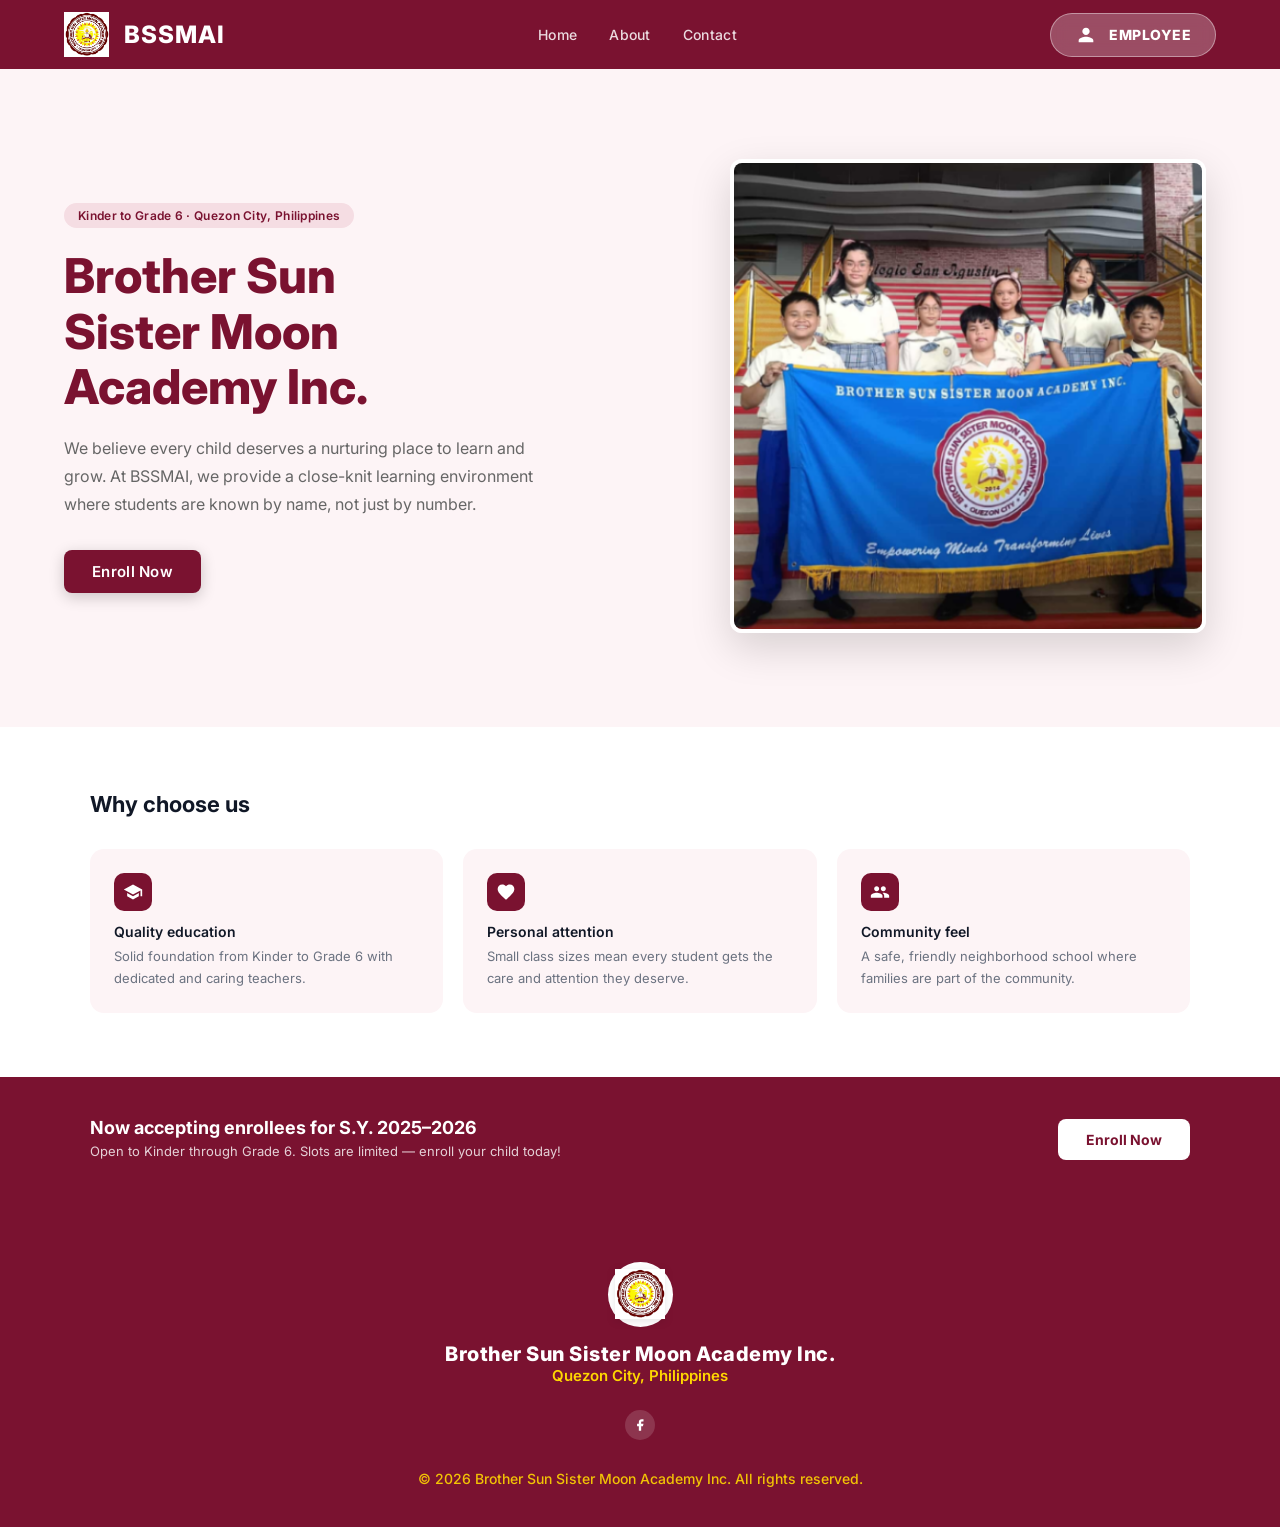
==== commit 1e85c9ba: "UI redesign: updated homepage, login page, dasboards" ====
--- a/index.html
+++ b/index.html
@@ -4,7 +4,7 @@
 <head>
     <meta charset="UTF-8">
     <meta name="viewport" content="width=device-width, initial-scale=1.0">
-    <title>Enrollment System — Home</title>
+    <title>BSSMAI — Enrollment System</title>
     <link rel="stylesheet" href="style.css">
 </head>
 
@@ -16,11 +16,15 @@
             <img src="logo.png" alt="BSSMAI Logo" class="logo">
             <h1 class="school-name">BSSMAI</h1>
         </div>
+        <nav class="header-nav">
+            <a href="#home" class="nav-link">Home</a>
+            <a href="#about" class="nav-link">About</a>
+            <a href="#contact" class="nav-link">Contact</a>
+        </nav>
         <div class="header-right">
             <a href="employee-login.html" class="btn-employee">
                 <svg viewBox="0 0 24 24" xmlns="http://www.w3.org/2000/svg">
-                    <path
-                        d="M12 12c2.21 0 4-1.79 4-4s-1.79-4-4-4-4 1.79-4 4 1.79 4 4 4zm0 2c-2.67 0-8 1.34-8 4v2h16v-2c0-2.66-5.33-4-8-4z" />
+                    <path d="M12 12c2.21 0 4-1.79 4-4s-1.79-4-4-4-4 1.79-4 4 1.79 4 4 4zm0 2c-2.67 0-8 1.34-8 4v2h16v-2c0-2.66-5.33-4-8-4z" />
                 </svg>
                 EMPLOYEE
             </a>
@@ -28,42 +32,93 @@
     </header>
 
     <!-- ===== HERO SECTION ===== -->
-    <section class="hero-section">
+    <section class="hero-section" id="home">
         <div class="hero-container">
             <div class="hero-text">
-                <h2 class="hero-title">BROTHER SUN<br>SISTER MOON<br>ACADEMY INC.</h2>
+                <span class="hero-badge">Kinder to Grade 6 · Quezon City, Philippines</span>
+                <h2 class="hero-title">Brother Sun<br>Sister Moon<br>Academy Inc.</h2>
                 <p class="hero-description">
-                    At BSSMAI we believe in nurturing every student's potential
-                    through a comprehensive educational experience that
-                    combines academic excellence, extracurricular
-                    engagement, and personal growth.
+                    We believe every child deserves a nurturing place to learn and grow.
+                    At BSSMAI, we provide a close-knit learning environment where students
+                    are known by name, not just by number.
                 </p>
-                <div style="margin-top: 35px;">
+                <div class="hero-actions">
                     <a href="enroll-student.html" class="btn-enroll">Enroll Now</a>
                 </div>
             </div>
             <div class="hero-image-wrapper">
-                <img src="hero-image.png" alt="Students" class="hero-image">
+                <img src="hero-image.png" alt="BSSMAI Students" class="hero-image">
             </div>
         </div>
     </section>
 
-    <!-- ===== ACTION SECTION REMOVED (Button moved to Hero) ===== -->
+    <!-- ===== WHY CHOOSE US SECTION ===== -->
+    <section class="features-section" id="about">
+        <div class="features-container">
+            <h3 class="features-title">Why choose us</h3>
+            <div class="features-grid">
+                <div class="feature-card">
+                    <div class="feature-icon">
+                        <svg viewBox="0 0 24 24" fill="white" width="20" height="20">
+                            <path d="M12 3L1 9l11 6 9-4.91V17h2V9L12 3zM5 13.18v4L12 21l7-3.82v-4L12 17l-7-3.82z"/>
+                        </svg>
+                    </div>
+                    <h4 class="feature-title">Quality education</h4>
+                    <p class="feature-desc">Solid foundation from Kinder to Grade 6 with dedicated and caring teachers.</p>
+                </div>
+                <div class="feature-card">
+                    <div class="feature-icon">
+                        <svg viewBox="0 0 24 24" fill="white" width="20" height="20">
+                            <path d="M12 21.35l-1.45-1.32C5.4 15.36 2 12.28 2 8.5 2 5.42 4.42 3 7.5 3c1.74 0 3.41.81 4.5 2.09C13.09 3.81 14.76 3 16.5 3 19.58 3 22 5.42 22 8.5c0 3.78-3.4 6.86-8.55 11.54L12 21.35z"/>
+                        </svg>
+                    </div>
+                    <h4 class="feature-title">Personal attention</h4>
+                    <p class="feature-desc">Small class sizes mean every student gets the care and attention they deserve.</p>
+                </div>
+                <div class="feature-card">
+                    <div class="feature-icon">
+                        <svg viewBox="0 0 24 24" fill="white" width="20" height="20">
+                            <path d="M16 11c1.66 0 2.99-1.34 2.99-3S17.66 5 16 5c-1.66 0-3 1.34-3 3s1.34 3 3 3zm-8 0c1.66 0 2.99-1.34 2.99-3S9.66 5 8 5C6.34 5 5 6.34 5 8s1.34 3 3 3zm0 2c-2.33 0-7 1.17-7 3.5V19h14v-2.5c0-2.33-4.67-3.5-7-3.5zm8 0c-.29 0-.62.02-.97.05 1.16.84 1.97 1.97 1.97 3.45V19h6v-2.5c0-2.33-4.67-3.5-7-3.5z"/>
+                        </svg>
+                    </div>
+                    <h4 class="feature-title">Community feel</h4>
+                    <p class="feature-desc">A safe, friendly neighborhood school where families are part of the community.</p>
+                </div>
+            </div>
+        </div>
+    </section>
+
+    <!-- ===== ENROLLMENT BANNER ===== -->
+    <section class="enroll-banner">
+        <div class="enroll-banner-content">
+            <div class="enroll-banner-text">
+                <h3 class="enroll-banner-title">Now accepting enrollees for S.Y. 2025–2026</h3>
+                <p class="enroll-banner-desc">Open to Kinder through Grade 6. Slots are limited — enroll your child today!</p>
+            </div>
+            <a href="enroll-student.html" class="btn-enroll-banner">Enroll Now</a>
+        </div>
+    </section>
 
     <!-- ===== FOOTER ===== -->
-    <footer class="footer">
+    <footer class="footer" id="contact">
         <div class="footer-content">
-            <div class="footer-logo-circle" style="background: var(--white); width: 70px; height: 70px; border-radius: 50%; display: flex; align-items: center; justify-content: center; padding: 5px; margin-bottom: 10px;">
-                <img src="logo.png" alt="Logo" class="footer-logo" style="width: 100%; height: 100%; object-fit: contain;">
+            <div class="footer-logo-circle">
+                <img src="logo.png" alt="Logo" class="footer-logo">
             </div>
             <div class="footer-text">
                 <p class="footer-school-name">Brother Sun Sister Moon Academy Inc.</p>
                 <p class="footer-address">Quezon City, Philippines</p>
+            </div>
+            <div class="footer-socials">
+                <a href="https://www.facebook.com/bssmaiqc" class="social-btn" aria-label="Facebook">
+                    <svg viewBox="0 0 24 24" fill="white" width="14" height="14">
+                        <path d="M18 2h-3a5 5 0 00-5 5v3H7v4h3v8h4v-8h3l1-4h-4V7a1 1 0 011-1h3z"/>
+                    </svg>
+                </a>
             </div>
         </div>
         <p class="footer-copyright">&copy; 2026 Brother Sun Sister Moon Academy Inc. All rights reserved.</p>
     </footer>
 
 </body>
-
-</html>+</html>
--- a/style.css
+++ b/style.css
@@ -54,6 +54,7 @@
     background: var(--off-white);
     color: var(--gray-900);
     min-height: 100vh;
+    -webkit-overflow-scrolling: touch;
 }
 
 /* --- HEADER --- */
@@ -408,6 +409,29 @@
 
 .btn-full {
     width: 100%;
+}
+
+/* --- Step Navigation Buttons --- */
+.btn-next {
+    background: var(--maroon-dark);
+    color: var(--white);
+}
+
+.btn-next:hover {
+    background: #5a0d24;
+    transform: translateY(-2px);
+    box-shadow: 0 4px 12px rgba(122, 18, 48, 0.3);
+}
+
+.btn-prev {
+    background: var(--gray-100);
+    color: var(--gray-700);
+    border: 1px solid var(--gray-300);
+}
+
+.btn-prev:hover {
+    background: var(--gray-300);
+    transform: translateY(-2px);
 }
 
 /* --- Enroll Now Button (as per image) --- */
@@ -427,7 +451,8 @@
 }
 
 .btn-enroll:hover {
-    background: #5a0d24; /* Slightly darker maroon */
+    background: #5a0d24;
+    /* Slightly darker maroon */
     transform: translateY(-2px);
     box-shadow: 0 6px 20px rgba(0, 0, 0, 0.25);
 }
@@ -670,7 +695,7 @@
     margin: 40px auto;
     max-width: 900px;
     text-align: left;
-    box-shadow: 0 20px 40px rgba(0,0,0,0.15);
+    box-shadow: 0 20px 40px rgba(0, 0, 0, 0.15);
 }
 
 .submission-icon-wrapper {
@@ -687,9 +712,10 @@
     display: flex;
     align-items: center;
     justify-content: center;
-    border-radius: 8px 30px 8px 8px; /* Folded corner feel */
+    border-radius: 8px 30px 8px 8px;
+    /* Folded corner feel */
     position: relative;
-    box-shadow: 0 4px 10px rgba(0,0,0,0.1);
+    box-shadow: 0 4px 10px rgba(0, 0, 0, 0.1);
 }
 
 .submission-icon-doc::after {
@@ -717,7 +743,7 @@
     justify-content: center;
     font-size: 24px;
     border: 3px solid var(--maroon-dark);
-    box-shadow: 0 4px 10px rgba(0,0,0,0.2);
+    box-shadow: 0 4px 10px rgba(0, 0, 0, 0.2);
 }
 
 .submission-content h2 {
@@ -1555,4 +1581,1802 @@
     background-repeat: no-repeat;
     background-position-x: 100%;
     background-position-y: 50%;
+}
+
+/* =========================================================
+   HOMEPAGE IMPROVEMENTS — Add these to the END of style.css
+   ========================================================= */
+
+/* --- NAVBAR NAV LINKS --- */
+.header-nav {
+    display: flex;
+    align-items: center;
+    gap: 2rem;
+}
+
+.nav-link {
+    color: rgba(255, 255, 255, 0.85);
+    text-decoration: none;
+    font-size: 14px;
+    font-weight: 500;
+    transition: color 0.2s;
+    letter-spacing: 0.3px;
+}
+
+.nav-link:hover {
+    color: var(--white);
+}
+
+/* --- HERO SECTION IMPROVEMENTS --- */
+.hero-section {
+    padding: 80px 5%;
+    background: #fdf4f6;
+}
+
+.hero-badge {
+    display: inline-block;
+    background: #f5dde3;
+    color: var(--maroon-dark);
+    font-size: 12px;
+    font-weight: 600;
+    padding: 5px 14px;
+    border-radius: 50px;
+    margin-bottom: 1.25rem;
+    letter-spacing: 0.3px;
+}
+
+.hero-title {
+    font-size: 48px;
+    color: var(--maroon-dark);
+    line-height: 1.15;
+    font-weight: 800;
+    margin-bottom: 1.25rem;
+    text-transform: none;
+}
+
+.hero-description {
+    font-size: 16px;
+    color: #666;
+    line-height: 1.75;
+    font-style: normal;
+    font-weight: 400;
+    max-width: 480px;
+    margin-bottom: 2rem;
+}
+
+.hero-actions {
+    display: flex;
+    gap: 12px;
+    flex-wrap: wrap;
+}
+
+.btn-enroll {
+    display: inline-block;
+    background: var(--maroon-dark);
+    color: var(--white);
+    padding: 12px 28px;
+    border-radius: 8px;
+    text-decoration: none;
+    font-size: 15px;
+    font-weight: 600;
+    transition: all 0.2s ease;
+    letter-spacing: 0.3px;
+}
+
+.btn-enroll:hover {
+    background: #5a0c22;
+    transform: translateY(-2px);
+}
+
+.btn-learn {
+    display: inline-block;
+    background: var(--white);
+    color: var(--maroon-dark);
+    padding: 12px 28px;
+    border-radius: 8px;
+    text-decoration: none;
+    font-size: 15px;
+    font-weight: 600;
+    border: 1.5px solid var(--maroon-dark);
+    transition: all 0.2s ease;
+}
+
+.btn-learn:hover {
+    background: #fdf4f6;
+    transform: translateY(-2px);
+}
+
+/* --- FEATURES SECTION --- */
+.features-section {
+    background: var(--white);
+    padding: 4rem 5%;
+}
+
+.features-container {
+    max-width: 1100px;
+    margin: 0 auto;
+}
+
+.features-label {
+    font-size: 11px;
+    color: var(--maroon-dark);
+    font-weight: 600;
+    text-transform: uppercase;
+    letter-spacing: 1.5px;
+    margin-bottom: 6px;
+}
+
+.features-title {
+    font-size: 22px;
+    font-weight: 700;
+    color: var(--gray-900);
+    margin-bottom: 2rem;
+}
+
+.features-grid {
+    display: grid;
+    grid-template-columns: repeat(3, 1fr);
+    gap: 1.25rem;
+}
+
+.feature-card {
+    background: #fdf4f6;
+    border-radius: 14px;
+    padding: 1.5rem;
+}
+
+.feature-icon {
+    width: 38px;
+    height: 38px;
+    border-radius: 10px;
+    background: var(--maroon-dark);
+    display: flex;
+    align-items: center;
+    justify-content: center;
+    margin-bottom: 12px;
+}
+
+.feature-title {
+    font-size: 14px;
+    font-weight: 600;
+    color: var(--gray-900);
+    margin-bottom: 6px;
+}
+
+.feature-desc {
+    font-size: 13px;
+    color: var(--gray-500);
+    line-height: 1.65;
+}
+
+/* --- ENROLLMENT BANNER --- */
+.enroll-banner {
+    background: var(--maroon-dark);
+    padding: 2.5rem 5%;
+}
+
+.enroll-banner-content {
+    max-width: 1100px;
+    margin: 0 auto;
+    display: flex;
+    align-items: center;
+    justify-content: space-between;
+    gap: 1.5rem;
+    flex-wrap: wrap;
+}
+
+.enroll-banner-text {
+    color: var(--white);
+}
+
+.enroll-banner-title {
+    font-size: 18px;
+    font-weight: 700;
+    margin-bottom: 4px;
+}
+
+.enroll-banner-desc {
+    font-size: 13px;
+    opacity: 0.8;
+    line-height: 1.5;
+}
+
+.btn-enroll-banner {
+    display: inline-block;
+    background: var(--white);
+    color: var(--maroon-dark);
+    padding: 12px 28px;
+    border-radius: 8px;
+    text-decoration: none;
+    font-size: 14px;
+    font-weight: 700;
+    white-space: nowrap;
+    flex-shrink: 0;
+    transition: all 0.2s ease;
+}
+
+.btn-enroll-banner:hover {
+    background: #f5dde3;
+    transform: translateY(-1px);
+}
+
+/* --- FOOTER IMPROVEMENTS --- */
+.footer-logo-circle {
+    background: var(--white);
+    width: 65px;
+    height: 65px;
+    border-radius: 50%;
+    display: flex;
+    align-items: center;
+    justify-content: center;
+    padding: 6px;
+}
+
+.footer-socials {
+    display: flex;
+    gap: 10px;
+    margin-top: 10px;
+}
+
+.social-btn {
+    width: 30px;
+    height: 30px;
+    border-radius: 50%;
+    background: rgba(255, 255, 255, 0.15);
+    display: flex;
+    align-items: center;
+    justify-content: center;
+    text-decoration: none;
+    transition: background 0.2s;
+}
+
+.social-btn:hover {
+    background: rgba(255, 255, 255, 0.25);
+}
+
+/* =========================================================
+   LOGIN PAGE — Add these to the END of style.css
+   (after the homepage additions)
+   ========================================================= */
+
+/* --- LOGIN PAGE BODY --- */
+body.login-page {
+    background: var(--maroon-dark);
+    min-height: 100vh;
+    display: flex;
+    flex-direction: column;
+    font-family: 'Inter', system-ui, sans-serif;
+    margin: 0;
+}
+
+/* --- LOGIN NAV --- */
+.login-nav {
+    padding: 24px 32px;
+}
+
+.login-back-btn {
+    color: rgba(255, 255, 255, 0.85);
+    text-decoration: none;
+    font-size: 14px;
+    font-weight: 500;
+    display: inline-flex;
+    align-items: center;
+    gap: 8px;
+    transition: color 0.2s;
+}
+
+.login-back-btn:hover {
+    color: var(--white);
+}
+
+/* --- LOGIN WRAPPER --- */
+.login-wrapper {
+    flex: 1;
+    display: flex;
+    align-items: center;
+    justify-content: center;
+    padding: 24px;
+}
+
+/* --- LOGIN CARD --- */
+.login-card {
+    background: var(--white);
+    border-radius: 20px;
+    padding: 48px 56px;
+    width: 100%;
+    max-width: 560px;
+    box-shadow: 0 20px 60px rgba(0, 0, 0, 0.2);
+}
+
+/* --- LOGIN HEADER --- */
+.login-header {
+    text-align: center;
+    margin-bottom: 2rem;
+}
+
+.login-logo-circle {
+    width: 80px;
+    height: 80px;
+    border-radius: 50%;
+    background: #fdf4f6;
+    border: 3px solid #f5dde3;
+    margin: 0 auto 16px;
+    display: flex;
+    align-items: center;
+    justify-content: center;
+    padding: 8px;
+}
+
+.login-logo-img {
+    width: 100%;
+    height: 100%;
+    object-fit: contain;
+}
+
+.login-title {
+    color: var(--maroon-dark);
+    font-size: 26px;
+    font-weight: 700;
+    margin: 0 0 6px;
+}
+
+.login-subtitle {
+    color: var(--gray-500);
+    font-size: 14px;
+    margin: 0;
+}
+
+/* --- LOGIN FORM --- */
+.login-form {
+    display: flex;
+    flex-direction: column;
+    gap: 1.25rem;
+}
+
+.login-fields {
+    display: flex;
+    flex-direction: column;
+    gap: 1.25rem;
+}
+
+.login-field {
+    display: flex;
+    flex-direction: column;
+    gap: 6px;
+}
+
+.login-label {
+    color: var(--maroon-dark);
+    font-weight: 600;
+    font-size: 13px;
+}
+
+.login-input {
+    width: 100%;
+    padding: 12px 16px;
+    border: 1.5px solid var(--gray-300);
+    border-radius: 8px;
+    background: var(--gray-50);
+    font-size: 14px;
+    font-family: inherit;
+    color: var(--gray-900);
+    transition: border-color 0.2s, box-shadow 0.2s;
+    box-sizing: border-box;
+    outline: none;
+}
+
+.login-input:focus {
+    border-color: var(--maroon-dark);
+    box-shadow: 0 0 0 3px rgba(122, 18, 48, 0.1);
+    background: var(--white);
+}
+
+/* --- LOGIN BUTTON --- */
+.login-actions {
+    display: flex;
+    justify-content: flex-end;
+    margin-top: 8px;
+}
+
+.btn-login {
+    background: var(--maroon-dark);
+    color: var(--white);
+    border: none;
+    padding: 12px 36px;
+    border-radius: 8px;
+    font-size: 15px;
+    font-weight: 600;
+    cursor: pointer;
+    transition: all 0.2s ease;
+    font-family: inherit;
+}
+
+.btn-login:hover {
+    background: #5a0c22;
+    transform: translateY(-1px);
+}
+
+/* =========================================================
+   DASHBOARD REDESIGN — Modern SaaS Layout
+   Shared across Admin, Cashier, Registrar dashboards
+   ========================================================= */
+
+/* --- Dashboard Layout --- */
+.dash-layout {
+    display: flex;
+    min-height: 100vh;
+    background: #f4f6fa;
+    width: 100%;
+    overflow-x: hidden;
+}
+
+/* --- Sidebar --- */
+.dash-sidebar {
+    width: 220px;
+    background: #4a0818;
+    display: flex;
+    flex-direction: column;
+    padding: 20px 0;
+    position: fixed;
+    top: 0;
+    left: 0;
+    height: 100vh;
+    z-index: 200;
+    overflow: hidden;
+    box-shadow: 4px 0 20px rgba(0, 0, 0, 0.15);
+}
+
+.dash-sidebar-logo {
+    width: 36px;
+    height: 36px;
+    object-fit: contain;
+    margin: 0 auto 28px;
+    border-radius: 8px;
+    flex-shrink: 0;
+    display: block;
+}
+
+.dash-sidebar-logo-fallback {
+    font-size: 24px;
+    margin: 0 auto 28px;
+    flex-shrink: 0;
+    display: block;
+    text-align: center;
+}
+
+.dash-nav-items {
+    display: flex;
+    flex-direction: column;
+    gap: 4px;
+    width: 100%;
+    padding: 0 8px;
+    flex: 1;
+}
+
+.dash-nav-item {
+    display: flex;
+    align-items: center;
+    gap: 12px;
+    padding: 10px 12px;
+    border-radius: 10px;
+    color: rgba(255, 255, 255, 0.6);
+    cursor: pointer;
+    transition: all 0.2s;
+    white-space: nowrap;
+    border: none;
+    background: transparent;
+    width: 100%;
+    font-size: 14px;
+    font-weight: 500;
+    font-family: inherit;
+    text-decoration: none;
+}
+
+.dash-nav-item:hover {
+    background: rgba(255, 255, 255, 0.1);
+    color: #fff;
+}
+
+.dash-nav-item.active {
+    background: rgba(122, 18, 48, 0.85);
+    color: #fff;
+    box-shadow: 0 2px 8px rgba(122, 18, 48, 0.4);
+}
+
+.dash-nav-icon {
+    font-size: 18px;
+    flex-shrink: 0;
+    width: 24px;
+    text-align: center;
+    line-height: 1;
+}
+
+.dash-nav-label {
+    font-size: 13px;
+    font-weight: 600;
+    opacity: 1;
+    pointer-events: none;
+    overflow: hidden;
+}
+
+.dash-sidebar-bottom {
+    padding: 0 8px;
+    width: 100%;
+    margin-top: auto;
+    border-top: 1px solid rgba(255, 255, 255, 0.08);
+    padding-top: 12px;
+}
+
+/* --- Main Content --- */
+.dash-main {
+    margin-left: 220px;
+    flex: 1;
+    display: flex;
+    flex-direction: column;
+    min-height: 100vh;
+}
+
+/* --- Top Bar --- */
+.dash-topbar {
+    background: #fff;
+    border-bottom: 1px solid #e5e7eb;
+    padding: 0 32px;
+    height: 64px;
+    display: flex;
+    align-items: center;
+    justify-content: space-between;
+    position: sticky;
+    top: 0;
+    z-index: 100;
+    box-shadow: 0 1px 8px rgba(0, 0, 0, 0.05);
+}
+
+.dash-topbar-left {
+    display: flex;
+    flex-direction: column;
+}
+
+.dash-topbar-title {
+    font-size: 18px;
+    font-weight: 700;
+    color: #1a1a2e;
+    line-height: 1.2;
+}
+
+.dash-topbar-sub {
+    font-size: 12px;
+    color: var(--gray-500);
+}
+
+.dash-topbar-right {
+    display: flex;
+    align-items: center;
+    gap: 12px;
+}
+
+.dash-user-chip {
+    display: flex;
+    align-items: center;
+    gap: 8px;
+    background: #f4f6fa;
+    border: 1px solid #e5e7eb;
+    padding: 6px 14px 6px 6px;
+    border-radius: 999px;
+    font-size: 13px;
+    font-weight: 600;
+    color: #1a1a2e;
+}
+
+.dash-user-avatar {
+    width: 28px;
+    height: 28px;
+    border-radius: 50%;
+    background: var(--maroon-dark);
+    color: #fff;
+    display: flex;
+    align-items: center;
+    justify-content: center;
+    font-size: 13px;
+    font-weight: 700;
+}
+
+/* --- Page Content --- */
+.dash-content {
+    padding: 28px 32px;
+    flex: 1;
+}
+
+/* --- Section Header --- */
+.dash-section-header {
+    display: flex;
+    align-items: center;
+    justify-content: space-between;
+    margin-bottom: 20px;
+    flex-wrap: wrap;
+    gap: 12px;
+}
+
+.dash-section-title {
+    font-size: 16px;
+    font-weight: 700;
+    color: #1a1a2e;
+}
+
+/* --- Modern Stat Cards --- */
+.dash-stats {
+    display: grid;
+    grid-template-columns: repeat(auto-fill, minmax(190px, 1fr));
+    gap: 16px;
+    margin-bottom: 28px;
+}
+
+.dash-stat-card {
+    background: #fff;
+    border-radius: 14px;
+    padding: 20px 22px;
+    display: flex;
+    align-items: flex-start;
+    gap: 14px;
+    box-shadow: 0 1px 4px rgba(0, 0, 0, 0.06);
+    border: 1px solid #f0f0f4;
+    transition: transform 0.2s, box-shadow 0.2s;
+}
+
+.dash-stat-card:hover {
+    transform: translateY(-2px);
+    box-shadow: 0 4px 16px rgba(0, 0, 0, 0.10);
+}
+
+.dash-stat-icon-wrap {
+    width: 44px;
+    height: 44px;
+    border-radius: 12px;
+    display: flex;
+    align-items: center;
+    justify-content: center;
+    font-size: 20px;
+    flex-shrink: 0;
+}
+
+.dash-stat-icon-wrap.yellow {
+    background: #f9e9ed;
+}
+
+.dash-stat-icon-wrap.blue {
+    background: #f5e9ed;
+}
+
+.dash-stat-icon-wrap.green {
+    background: #f9e9ed;
+}
+
+.dash-stat-icon-wrap.red {
+    background: #f5e9ed;
+}
+
+.dash-stat-icon-wrap.purple {
+    background: #f9e9ed;
+}
+
+.dash-stat-icon-wrap.gray {
+    background: #f5e9ed;
+}
+
+.dash-stat-icon-wrap.orange {
+    background: #f9e9ed;
+}
+
+.dash-stat-body {
+    display: flex;
+    flex-direction: column;
+}
+
+.dash-stat-label {
+    font-size: 12px;
+    color: var(--gray-500);
+    font-weight: 500;
+    margin-bottom: 4px;
+    line-height: 1.4;
+}
+
+.dash-stat-value {
+    font-size: 28px;
+    font-weight: 800;
+    color: #1a1a2e;
+    line-height: 1;
+}
+
+.dash-stat-value.currency {
+    font-size: 22px;
+}
+
+/* --- Filter Row --- */
+.dash-filter-row {
+    display: flex;
+    gap: 10px;
+    align-items: center;
+    flex-wrap: wrap;
+}
+
+.dash-filter-row input[type="text"],
+.dash-filter-row select {
+    padding: 8px 12px;
+    border: 1.5px solid #e5e7eb;
+    border-radius: 8px;
+    font-size: 13px;
+    background: #fff;
+    color: #374151;
+    font-family: inherit;
+    width: auto;
+    transition: border-color 0.2s;
+}
+
+.dash-filter-row input[type="text"] {
+    min-width: 200px;
+    flex: 1;
+}
+
+.dash-filter-row input[type="text"]:focus,
+.dash-filter-row select:focus {
+    outline: none;
+    border-color: var(--maroon-dark);
+    box-shadow: 0 0 0 3px rgba(122, 18, 48, 0.08);
+}
+
+/* --- Table Container --- */
+.dash-table-card {
+    background: #fff;
+    border-radius: 14px;
+    box-shadow: 0 1px 4px rgba(0, 0, 0, 0.06);
+    border: 1px solid #f0f0f4;
+    overflow: hidden;
+    margin-bottom: 28px;
+}
+
+.dash-table-header {
+    padding: 18px 24px;
+    border-bottom: 1px solid #f0f0f4;
+    display: flex;
+    align-items: center;
+    justify-content: space-between;
+    flex-wrap: wrap;
+    gap: 12px;
+}
+
+.dash-table-title {
+    font-size: 15px;
+    font-weight: 700;
+    color: #1a1a2e;
+}
+
+.dash-table-scroll {
+    overflow-x: auto;
+}
+
+/* --- Table Styling --- */
+.dash-table {
+    width: 100%;
+    border-collapse: collapse;
+    font-size: 13.5px;
+}
+
+.dash-table thead th {
+    background: var(--maroon-dark);
+    color: #fff;
+    padding: 12px 16px;
+    text-align: left;
+    font-size: 11px;
+    font-weight: 700;
+    text-transform: uppercase;
+    letter-spacing: 0.6px;
+    white-space: nowrap;
+}
+
+.dash-table tbody tr {
+    border-bottom: 1px solid #f3f4f6;
+    transition: background 0.12s;
+}
+
+.dash-table tbody tr:nth-child(even) {
+    background: #fafafa;
+}
+
+.dash-table tbody tr:hover {
+    background: #f0f4ff;
+}
+
+.dash-table tbody td {
+    padding: 12px 16px;
+    color: #374151;
+    vertical-align: middle;
+}
+
+.dash-table tbody tr:last-child {
+    border-bottom: none;
+}
+
+/* --- Status Badges (Redesigned) --- */
+.status-badge {
+    display: inline-flex;
+    align-items: center;
+    gap: 5px;
+    padding: 4px 10px;
+    border-radius: 999px;
+    font-size: 11.5px;
+    font-weight: 700;
+    white-space: nowrap;
+}
+
+.status-badge::before {
+    content: '';
+    width: 6px;
+    height: 6px;
+    border-radius: 50%;
+    flex-shrink: 0;
+}
+
+.status-badge.pending {
+    background: #fef9c3;
+    color: #854d0e;
+}
+
+.status-badge.pending::before {
+    background: #ca8a04;
+}
+
+.status-badge.approved,
+.status-badge.enrolled {
+    background: #dcfce7;
+    color: #166534;
+}
+
+.status-badge.approved::before,
+.status-badge.enrolled::before {
+    background: #16a34a;
+}
+
+.status-badge.declined {
+    background: #fee2e2;
+    color: #991b1b;
+}
+
+.status-badge.declined::before {
+    background: #dc2626;
+}
+
+.status-badge.refunded {
+    background: #dbeafe;
+    color: #1e40af;
+}
+
+.status-badge.refunded::before {
+    background: #3b82f6;
+}
+
+.status-badge.review {
+    background: #e0e7ff;
+    color: #3730a3;
+}
+
+.status-badge.review::before {
+    background: #6366f1;
+}
+
+.status-badge.dropped {
+    background: #ffedd5;
+    color: #9a3412;
+}
+
+.status-badge.dropped::before {
+    background: #ea580c;
+}
+
+.status-badge.doc-pending {
+    background: #fce7f3;
+    color: #9d174d;
+}
+
+.status-badge.doc-pending::before {
+    background: #ec4899;
+}
+
+/* --- Action Buttons --- */
+.dash-action-group {
+    display: flex;
+    align-items: center;
+    gap: 6px;
+}
+
+.btn-view {
+    padding: 5px 14px;
+    border: 1.5px solid #d1d5db;
+    border-radius: 7px;
+    background: #fff;
+    color: #374151;
+    font-size: 12px;
+    font-weight: 600;
+    cursor: pointer;
+    font-family: inherit;
+    transition: all 0.15s;
+    display: inline-flex;
+    align-items: center;
+    gap: 5px;
+}
+
+.btn-view:hover {
+    border-color: #9ca3af;
+    background: #f9fafb;
+}
+
+/* --- Three-dot Dropdown --- */
+.dot-menu-wrapper {
+    position: relative;
+    display: inline-block;
+}
+
+.btn-dots {
+    width: 30px;
+    height: 30px;
+    border: 1.5px solid #d1d5db;
+    border-radius: 7px;
+    background: #fff;
+    cursor: pointer;
+    font-size: 16px;
+    color: #6b7280;
+    display: flex;
+    align-items: center;
+    justify-content: center;
+    transition: all 0.15s;
+    font-family: inherit;
+}
+
+.btn-dots:hover {
+    border-color: #9ca3af;
+    background: #f9fafb;
+    color: #374151;
+}
+
+.dot-dropdown {
+    display: none;
+    position: absolute;
+    right: 0;
+    top: calc(100% + 4px);
+    background: #fff;
+    border: 1px solid #e5e7eb;
+    border-radius: 10px;
+    box-shadow: 0 8px 24px rgba(0, 0, 0, 0.12);
+    z-index: 500;
+    min-width: 170px;
+    overflow: hidden;
+    animation: dropFadeIn 0.15s ease;
+}
+
+@keyframes dropFadeIn {
+    from {
+        opacity: 0;
+        transform: translateY(-6px);
+    }
+
+    to {
+        opacity: 1;
+        transform: translateY(0);
+    }
+}
+
+.dot-dropdown.open {
+    display: block;
+}
+
+.dot-dropdown button,
+.dot-dropdown a {
+    display: flex;
+    align-items: center;
+    gap: 8px;
+    width: 100%;
+    padding: 9px 16px;
+    border: none;
+    background: transparent;
+    text-align: left;
+    font-size: 13px;
+    font-weight: 500;
+    color: #374151;
+    cursor: pointer;
+    font-family: inherit;
+    text-decoration: none;
+    transition: background 0.12s;
+}
+
+.dot-dropdown button:hover,
+.dot-dropdown a:hover {
+    background: #f9fafb;
+}
+
+.dot-dropdown button.danger {
+    color: #dc2626;
+}
+
+.dot-dropdown button.danger:hover {
+    background: #fef2f2;
+}
+
+.dot-dropdown button.success {
+    color: #16a34a;
+}
+
+.dot-dropdown button.success:hover {
+    background: #f0fdf4;
+}
+
+.dot-dropdown button.warning {
+    color: #d97706;
+}
+
+.dot-dropdown button.warning:hover {
+    background: #fffbeb;
+}
+
+.dot-dropdown hr {
+    border: none;
+    border-top: 1px solid #f3f4f6;
+    margin: 4px 0;
+}
+
+/* --- Payment Progress Bar (Cashier) --- */
+.pay-progress-wrap {
+    width: 100%;
+    min-width: 80px;
+}
+
+.pay-progress-bar {
+    height: 6px;
+    background: #e5e7eb;
+    border-radius: 999px;
+    overflow: hidden;
+    margin-bottom: 3px;
+}
+
+.pay-progress-fill {
+    height: 100%;
+    border-radius: 999px;
+    background: #16a34a;
+    transition: width 0.4s ease;
+}
+
+.pay-progress-fill.danger {
+    background: #dc2626;
+}
+
+.pay-progress-fill.warn {
+    background: #f59e0b;
+}
+
+.pay-progress-text {
+    font-size: 11px;
+    color: var(--gray-500);
+    white-space: nowrap;
+}
+
+/* --- Alert in Dash --- */
+.dash-alert {
+    padding: 12px 18px;
+    border-radius: 10px;
+    font-size: 13.5px;
+    font-weight: 500;
+    margin-bottom: 18px;
+    display: none;
+    border: 1px solid transparent;
+}
+
+.dash-alert.error {
+    background: #fee2e2;
+    color: #991b1b;
+    border-color: #fca5a5;
+    display: block;
+}
+
+.dash-alert.success {
+    background: #dcfce7;
+    color: #166534;
+    border-color: #86efac;
+    display: block;
+}
+
+/* --- Tab Nav (inside content) --- */
+.dash-tab-nav {
+    display: flex;
+    gap: 0;
+    background: #fff;
+    border-radius: 12px 12px 0 0;
+    border: 1px solid #f0f0f4;
+    border-bottom: none;
+    overflow: hidden;
+    margin-bottom: 0;
+}
+
+.dash-tab-btn {
+    flex: 1;
+    padding: 14px 16px;
+    border: none;
+    background: transparent;
+    color: var(--gray-500);
+    font-size: 13px;
+    font-weight: 600;
+    cursor: pointer;
+    transition: all 0.2s;
+    border-bottom: 3px solid transparent;
+    display: flex;
+    align-items: center;
+    justify-content: center;
+    gap: 7px;
+    font-family: inherit;
+    white-space: nowrap;
+}
+
+.dash-tab-btn:hover {
+    background: #f9fafb;
+    color: #374151;
+}
+
+.dash-tab-btn.active {
+    color: var(--maroon-dark);
+    border-bottom-color: var(--maroon-dark);
+    background: #fff5f6;
+}
+
+.dash-tab-content {
+    display: none;
+}
+
+.dash-tab-content.active {
+    display: block;
+    animation: fadeInTab 0.25s ease;
+}
+
+@keyframes fadeInTab {
+    from {
+        opacity: 0;
+        transform: translateY(4px);
+    }
+
+    to {
+        opacity: 1;
+        transform: translateY(0);
+    }
+}
+
+/* --- Employee Cards --- */
+.dash-employee-grid {
+    display: grid;
+    grid-template-columns: repeat(auto-fill, minmax(260px, 1fr));
+    gap: 14px;
+    padding: 20px 24px;
+}
+
+.dash-employee-card {
+    background: #fff;
+    border: 1.5px solid #f0f0f4;
+    border-radius: 12px;
+    padding: 18px;
+    display: flex;
+    align-items: center;
+    gap: 14px;
+    transition: all 0.2s;
+}
+
+.dash-employee-card:hover {
+    border-color: #d1d5db;
+    box-shadow: 0 2px 10px rgba(0, 0, 0, 0.06);
+}
+
+.dash-emp-avatar {
+    width: 44px;
+    height: 44px;
+    border-radius: 50%;
+    display: flex;
+    align-items: center;
+    justify-content: center;
+    font-size: 18px;
+    flex-shrink: 0;
+}
+
+.dash-emp-avatar.admin {
+    background: #fef9c3;
+}
+
+.dash-emp-avatar.registrar {
+    background: #dbeafe;
+}
+
+.dash-emp-avatar.cashier {
+    background: #dcfce7;
+}
+
+.dash-emp-info {
+    flex: 1;
+}
+
+.dash-emp-info h4 {
+    font-size: 14px;
+    font-weight: 700;
+    color: #1a1a2e;
+    margin-bottom: 2px;
+}
+
+.dash-role-tag {
+    display: inline-block;
+    padding: 2px 10px;
+    border-radius: 999px;
+    font-size: 10.5px;
+    font-weight: 700;
+    text-transform: uppercase;
+    letter-spacing: 0.4px;
+}
+
+.dash-role-tag.admin {
+    background: #fef9c3;
+    color: #854d0e;
+}
+
+.dash-role-tag.registrar {
+    background: #dbeafe;
+    color: #1e40af;
+}
+
+.dash-role-tag.cashier {
+    background: #dcfce7;
+    color: #166534;
+}
+
+.dash-emp-status {
+    font-size: 10px;
+    font-weight: 700;
+    margin-top: 3px;
+}
+
+.dash-emp-status.active {
+    color: #16a34a;
+}
+
+.dash-emp-status.inactive {
+    color: #dc2626;
+}
+
+/* --- Add Employee Form --- */
+.dash-add-form {
+    background: #f9fafb;
+    border: 1.5px dashed #d1d5db;
+    border-radius: 12px;
+    padding: 22px;
+    margin: 0 24px 20px;
+    display: none;
+}
+
+.dash-add-form.visible {
+    display: block;
+}
+
+.dash-add-form-row {
+    display: grid;
+    grid-template-columns: 1fr 1fr 1fr auto;
+    gap: 12px;
+    align-items: end;
+}
+
+@media (max-width: 768px) {
+    .dash-add-form-row {
+        grid-template-columns: 1fr;
+    }
+}
+
+/* --- Ref Number Badge --- */
+.ref-badge {
+    font-family: 'Courier New', monospace;
+    font-size: 12.5px;
+    font-weight: 600;
+    color: #374151;
+    background: #f3f4f6;
+    padding: 3px 8px;
+    border-radius: 5px;
+    border: 1px solid #e5e7eb;
+}
+
+/* --- Pay Method Badge --- */
+.pay-method-badge {
+    display: inline-block;
+    padding: 3px 10px;
+    border-radius: 6px;
+    font-size: 11.5px;
+    font-weight: 700;
+}
+
+.pay-method-badge.gcash {
+    background: #dbeafe;
+    color: #1e40af;
+}
+
+.pay-method-badge.maya {
+    background: #ede9fe;
+    color: #4c1d95;
+}
+
+.pay-method-badge.bank {
+    background: #fef9c3;
+    color: #854d0e;
+}
+
+.pay-method-badge.cash {
+    background: #dcfce7;
+    color: #166534;
+}
+
+.pay-method-badge.none {
+    background: #f3f4f6;
+    color: #6b7280;
+}
+
+/* --- Currency Display --- */
+.currency-amount {
+    font-weight: 700;
+    font-size: 14px;
+}
+
+.currency-amount.paid {
+    color: #16a34a;
+}
+
+.currency-amount.balance {
+    color: #dc2626;
+}
+
+.currency-amount.neutral {
+    color: #374151;
+}
+
+/* --- Logs Action Badge --- */
+.log-action-badge {
+    display: inline-block;
+    padding: 2px 10px;
+    border-radius: 6px;
+    font-size: 11.5px;
+    font-weight: 700;
+    background: #e0e7ff;
+    color: #3730a3;
+}
+
+/* --- Scrollbar for tables --- */
+.dash-table-scroll::-webkit-scrollbar {
+    height: 6px;
+}
+
+.dash-table-scroll::-webkit-scrollbar-track {
+    background: #f3f4f6;
+    border-radius: 3px;
+}
+
+.dash-table-scroll::-webkit-scrollbar-thumb {
+    background: #d1d5db;
+    border-radius: 3px;
+}
+
+/* --- Responsive Design --- */
+
+/* Tablet and smaller screens (768px and below) */
+@media (max-width: 768px) {
+    .dash-sidebar {
+        display: none;
+    }
+
+    .dash-main {
+        margin-left: 0;
+        flex: 1;
+    }
+
+    .dash-content {
+        padding: 16px 12px;
+    }
+
+    .dash-topbar {
+        padding: 0 12px;
+        height: auto;
+        flex-wrap: wrap;
+        gap: 12px;
+    }
+
+    .dash-topbar-left {
+        width: 100%;
+    }
+
+    .dash-topbar-right {
+        width: 100%;
+        justify-content: flex-start;
+    }
+
+    .dash-stats {
+        grid-template-columns: repeat(2, 1fr);
+        gap: 12px;
+    }
+
+    .dash-stat-card {
+        padding: 16px;
+        gap: 10px;
+    }
+
+    .dash-stat-label {
+        font-size: 11px;
+    }
+
+    .dash-stat-value {
+        font-size: 24px;
+    }
+
+    .dash-table-card {
+        border-radius: 10px;
+    }
+
+    .dash-table-header {
+        flex-direction: column;
+        align-items: flex-start;
+        gap: 10px;
+        padding: 12px 16px;
+    }
+
+    .dash-filter-row {
+        width: 100%;
+        flex-direction: column;
+        gap: 8px;
+    }
+
+    .dash-filter-row input[type="text"],
+    .dash-filter-row select {
+        width: 100%;
+        padding: 10px;
+        font-size: 14px;
+    }
+
+    .dash-table {
+        font-size: 12px;
+    }
+
+    .dash-table thead th {
+        padding: 10px 8px;
+        font-size: 10px;
+    }
+
+    .dash-table tbody td {
+        padding: 10px 8px;
+    }
+
+    .dash-user-chip {
+        padding: 6px 10px;
+        font-size: 12px;
+    }
+
+    .btn-view {
+        padding: 4px 10px;
+        font-size: 11px;
+    }
+
+    .btn-dots {
+        width: 28px;
+        height: 28px;
+        font-size: 14px;
+    }
+}
+
+/* Mobile phones (480px and below) */
+@media (max-width: 480px) {
+    .dash-content {
+        padding: 12px 10px;
+    }
+
+    .dash-topbar {
+        padding: 10px;
+        height: auto;
+    }
+
+    .dash-topbar-title {
+        font-size: 16px;
+    }
+
+    .dash-topbar-sub {
+        font-size: 11px;
+    }
+
+    .dash-stats {
+        grid-template-columns: 1fr;
+        gap: 10px;
+    }
+
+    .dash-stat-card {
+        padding: 12px 14px;
+        gap: 8px;
+    }
+
+    .dash-stat-icon-wrap {
+        width: 38px;
+        height: 38px;
+        font-size: 18px;
+    }
+
+    .dash-stat-label {
+        font-size: 10px;
+    }
+
+    .dash-stat-value {
+        font-size: 20px;
+    }
+
+    .dash-table-title {
+        font-size: 13px;
+    }
+
+    .dash-filter-row {
+        width: 100%;
+        gap: 8px;
+    }
+
+    .dash-filter-row input[type="text"],
+    .dash-filter-row select {
+        width: 100%;
+        padding: 8px;
+        font-size: 13px;
+    }
+
+    .dash-table {
+        font-size: 11px;
+    }
+
+    .dash-table thead th {
+        padding: 8px 6px;
+        font-size: 9px;
+    }
+
+    .dash-table tbody td {
+        padding: 8px 6px;
+    }
+
+    .dash-table tbody tr:hover {
+        background: #fff;
+    }
+
+    .action-btns {
+        flex-wrap: wrap;
+        gap: 4px;
+    }
+
+    .btn-view {
+        padding: 3px 8px;
+        font-size: 10px;
+    }
+
+    .btn-dots {
+        width: 26px;
+        height: 26px;
+        font-size: 12px;
+    }
+
+    .status-badge {
+        font-size: 10px;
+        padding: 3px 8px;
+    }
+
+    .dot-dropdown {
+        min-width: 140px;
+        top: calc(100% + 2px);
+    }
+
+    .dot-dropdown button,
+    .dot-dropdown a {
+        padding: 8px 12px;
+        font-size: 12px;
+    }
+
+    .modal {
+        width: 90%;
+        max-width: 500px;
+        max-height: 90vh;
+        margin: auto;
+    }
+}
+
+/* Extra small phones (below 360px) */
+@media (max-width: 359px) {
+    .dash-stat-value {
+        font-size: 18px;
+    }
+
+    .dash-table thead th {
+        padding: 6px 4px;
+        font-size: 8px;
+    }
+
+    .dash-table tbody td {
+        padding: 6px 4px;
+    }
+}
+
+/* Improve table visibility on very small screens - add horizontal scroll indicator */
+@media (max-width: 480px) {
+    .dash-table-scroll {
+        -webkit-overflow-scrolling: touch;
+        overflow-x: auto;
+        display: block;
+        width: 100%;
+    }
+
+    /* Show that table is scrollable */
+    .dash-table-scroll::after {
+        content: '';
+        display: block;
+        height: 4px;
+        background: linear-gradient(to right, transparent, #d1d5db, transparent);
+        position: sticky;
+        bottom: 0;
+    }
+}
+
+/* Adjust modal sizes for different screens */
+@media (max-width: 640px) {
+    .modal {
+        width: 95%;
+        margin: 20px auto;
+    }
+}
+
+@media (max-width: 480px) {
+    .modal {
+        width: 98%;
+        margin: 10px auto;
+        padding: 20px 16px;
+    }
+
+    .modal h3 {
+        font-size: 16px;
+    }
+
+    .info-grid {
+        grid-template-columns: 1fr;
+    }
+}
+
+/* --- Doc Pending Inline Badge --- */
+.doc-pending-badge {
+    font-size: 10px;
+    color: #dc2626;
+    font-weight: 700;
+    display: inline-flex;
+    align-items: center;
+    gap: 3px;
+    margin-left: 6px;
+}
+
+/* --- Empty State --- */
+.dash-empty {
+    text-align: center;
+    padding: 48px 20px;
+    color: var(--gray-500);
+}
+
+.dash-empty-icon {
+    font-size: 40px;
+    margin-bottom: 10px;
+}
+
+/* --- Btn Primary Dash --- */
+.btn-dash-primary {
+    display: inline-flex;
+    align-items: center;
+    gap: 6px;
+    padding: 8px 16px;
+    background: var(--maroon-dark);
+    color: #fff;
+    border: none;
+    border-radius: 8px;
+    font-size: 13px;
+    font-weight: 600;
+    cursor: pointer;
+    font-family: inherit;
+    transition: all 0.15s;
+}
+
+.btn-dash-primary:hover {
+    background: #5a0c22;
+    transform: translateY(-1px);
+}
+
+/* Prevent body scroll when sidebar is expanded — no need, handled by overflow:hidden on sidebar */
+
+/* --- Tooltip label on sidebar item --- */
+/* Sidebar labels are always visible now */
+
+/* =========================================================
+   ENROLLMENT FORM IMPROVEMENTS
+   Add these to the END of style.css
+   ========================================================= */
+
+/* --- Replace emoji logo with actual logo --- */
+.biodata-logo {
+    width: 60px;
+    height: 60px;
+    border-radius: 50%;
+    background: #fdf4f6;
+    border: 3px solid #f5dde3;
+    display: flex;
+    align-items: center;
+    justify-content: center;
+    padding: 6px;
+    margin: 0 auto 8px;
+}
+
+/* --- Form step hint text --- */
+.form-step-hint {
+    font-size: 13px;
+    color: var(--gray-500);
+    margin-bottom: 20px;
+}
+
+/* --- Form note (small helper text) --- */
+.form-note {
+    color: var(--maroon-dark);
+    font-size: 12px;
+    font-weight: 500;
+    margin-top: 4px;
+}
+
+/* --- Readonly input --- */
+.input-readonly {
+    background-color: var(--gray-100) !important;
+    cursor: not-allowed;
+}
+
+/* --- Warning box (email warning) --- */
+.form-warning-box {
+    background: #fef3c7;
+    padding: 10px 14px;
+    border-radius: 8px;
+    border-left: 4px solid #f59e0b;
+    margin-top: 8px;
+    font-size: 12px;
+    color: #92400e;
+    font-weight: 600;
+}
+
+/* --- Info box (blue note box) --- */
+.form-info-box {
+    background: var(--blue-light);
+    padding: 14px 16px;
+    border-radius: 8px;
+    border-left: 4px solid var(--blue-dark);
+    margin-top: 20px;
+    display: flex;
+    align-items: flex-start;
+    gap: 10px;
+}
+
+.form-info-box p {
+    font-size: 13px;
+    color: var(--blue-dark);
+    font-weight: 600;
+    margin: 0;
+}
+
+/* --- Form section header — maroon instead of blue --- */
+.form-section h3 {
+    font-size: 14px;
+    font-weight: 700;
+    color: var(--maroon-dark);
+    text-transform: uppercase;
+    letter-spacing: 0.5px;
+    margin-bottom: 16px;
+    padding-bottom: 8px;
+    border-bottom: 2px solid #f5dde3;
+}
+
+/* --- Input focus — maroon instead of blue --- */
+input:focus,
+select:focus,
+textarea:focus {
+    outline: none;
+    border-color: var(--maroon-dark);
+    box-shadow: 0 0 0 3px rgba(122, 18, 48, 0.1);
 }
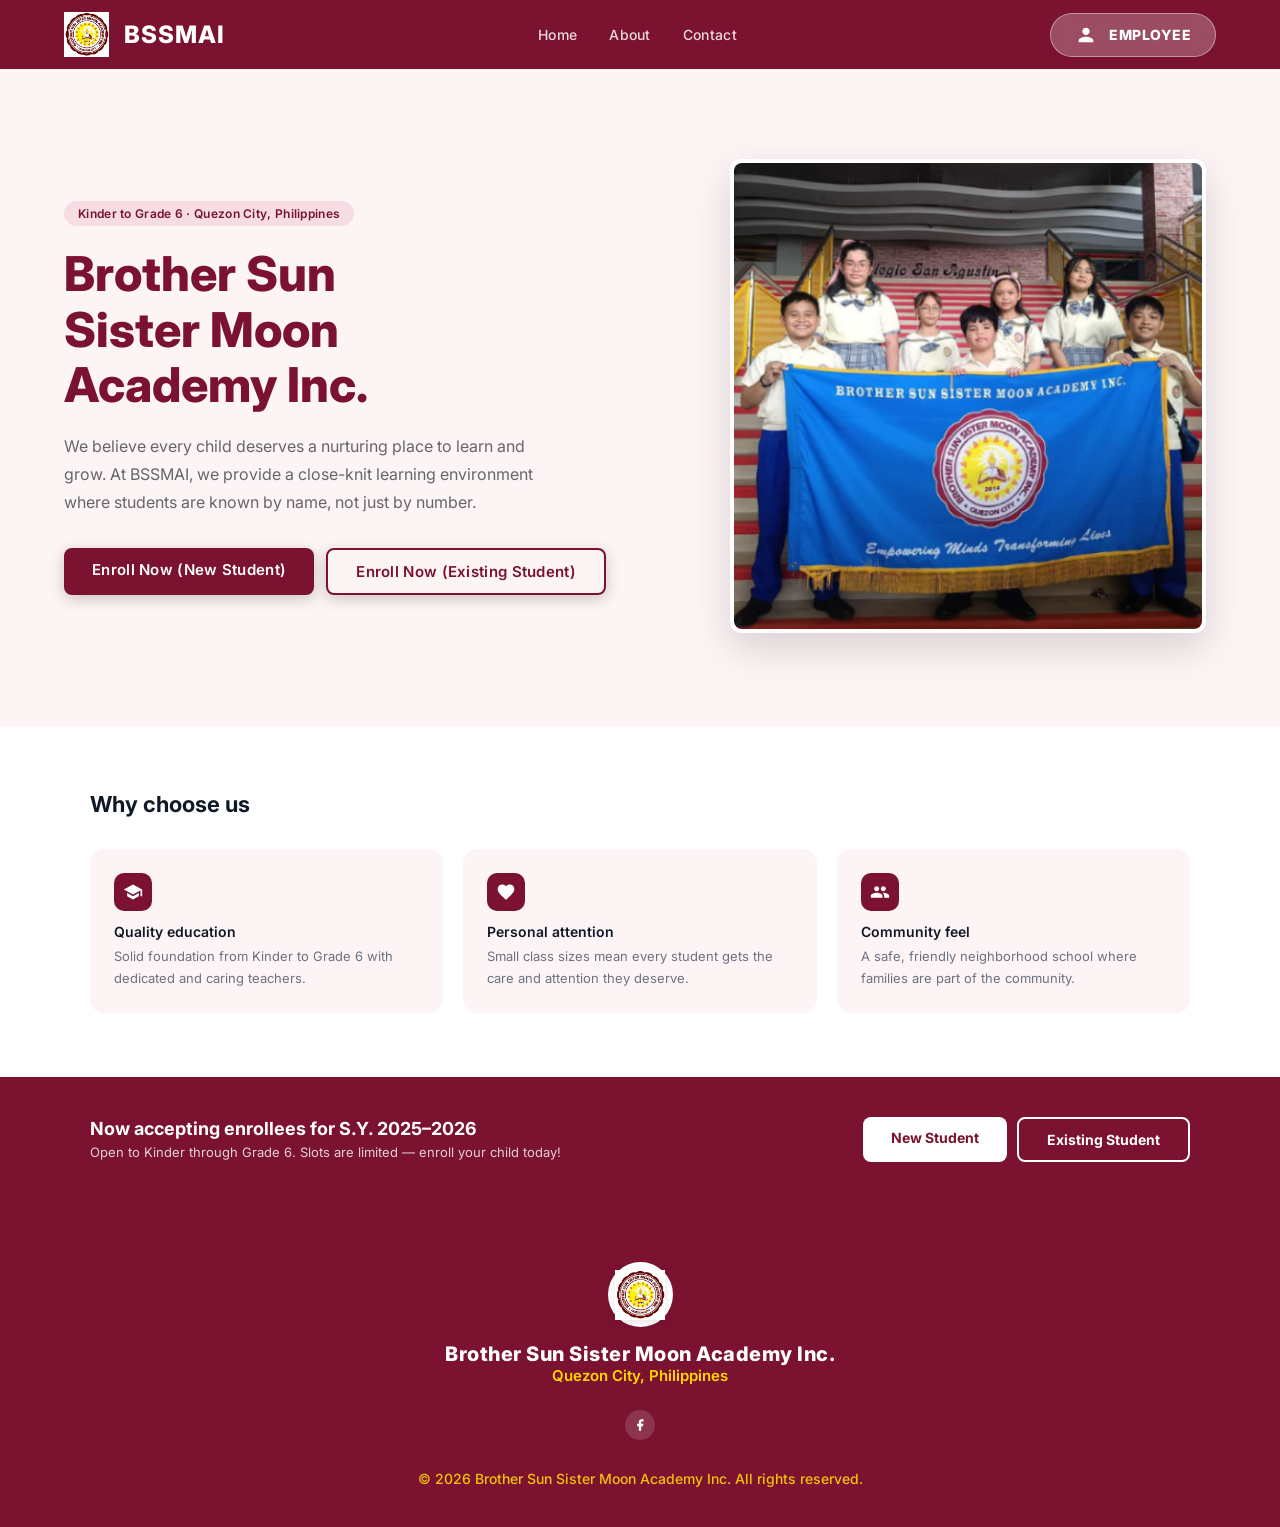
==== commit 80090787: "existing studs" ====
--- a/index.html
+++ b/index.html
@@ -24,7 +24,8 @@
         <div class="header-right">
             <a href="employee-login.html" class="btn-employee">
                 <svg viewBox="0 0 24 24" xmlns="http://www.w3.org/2000/svg">
-                    <path d="M12 12c2.21 0 4-1.79 4-4s-1.79-4-4-4-4 1.79-4 4 1.79 4 4 4zm0 2c-2.67 0-8 1.34-8 4v2h16v-2c0-2.66-5.33-4-8-4z" />
+                    <path
+                        d="M12 12c2.21 0 4-1.79 4-4s-1.79-4-4-4-4 1.79-4 4 1.79 4 4 4zm0 2c-2.67 0-8 1.34-8 4v2h16v-2c0-2.66-5.33-4-8-4z" />
                 </svg>
                 EMPLOYEE
             </a>
@@ -43,7 +44,9 @@
                     are known by name, not just by number.
                 </p>
                 <div class="hero-actions">
-                    <a href="enroll-student.html" class="btn-enroll">Enroll Now</a>
+                    <a href="enroll-student.html" class="btn-enroll">Enroll Now (New Student)</a>
+                    <a href="enroll-existing.html" class="btn-enroll btn-enroll-existing">Enroll Now (Existing
+                        Student)</a>
                 </div>
             </div>
             <div class="hero-image-wrapper">
@@ -60,29 +63,34 @@
                 <div class="feature-card">
                     <div class="feature-icon">
                         <svg viewBox="0 0 24 24" fill="white" width="20" height="20">
-                            <path d="M12 3L1 9l11 6 9-4.91V17h2V9L12 3zM5 13.18v4L12 21l7-3.82v-4L12 17l-7-3.82z"/>
+                            <path d="M12 3L1 9l11 6 9-4.91V17h2V9L12 3zM5 13.18v4L12 21l7-3.82v-4L12 17l-7-3.82z" />
                         </svg>
                     </div>
                     <h4 class="feature-title">Quality education</h4>
-                    <p class="feature-desc">Solid foundation from Kinder to Grade 6 with dedicated and caring teachers.</p>
+                    <p class="feature-desc">Solid foundation from Kinder to Grade 6 with dedicated and caring teachers.
+                    </p>
                 </div>
                 <div class="feature-card">
                     <div class="feature-icon">
                         <svg viewBox="0 0 24 24" fill="white" width="20" height="20">
-                            <path d="M12 21.35l-1.45-1.32C5.4 15.36 2 12.28 2 8.5 2 5.42 4.42 3 7.5 3c1.74 0 3.41.81 4.5 2.09C13.09 3.81 14.76 3 16.5 3 19.58 3 22 5.42 22 8.5c0 3.78-3.4 6.86-8.55 11.54L12 21.35z"/>
+                            <path
+                                d="M12 21.35l-1.45-1.32C5.4 15.36 2 12.28 2 8.5 2 5.42 4.42 3 7.5 3c1.74 0 3.41.81 4.5 2.09C13.09 3.81 14.76 3 16.5 3 19.58 3 22 5.42 22 8.5c0 3.78-3.4 6.86-8.55 11.54L12 21.35z" />
                         </svg>
                     </div>
                     <h4 class="feature-title">Personal attention</h4>
-                    <p class="feature-desc">Small class sizes mean every student gets the care and attention they deserve.</p>
+                    <p class="feature-desc">Small class sizes mean every student gets the care and attention they
+                        deserve.</p>
                 </div>
                 <div class="feature-card">
                     <div class="feature-icon">
                         <svg viewBox="0 0 24 24" fill="white" width="20" height="20">
-                            <path d="M16 11c1.66 0 2.99-1.34 2.99-3S17.66 5 16 5c-1.66 0-3 1.34-3 3s1.34 3 3 3zm-8 0c1.66 0 2.99-1.34 2.99-3S9.66 5 8 5C6.34 5 5 6.34 5 8s1.34 3 3 3zm0 2c-2.33 0-7 1.17-7 3.5V19h14v-2.5c0-2.33-4.67-3.5-7-3.5zm8 0c-.29 0-.62.02-.97.05 1.16.84 1.97 1.97 1.97 3.45V19h6v-2.5c0-2.33-4.67-3.5-7-3.5z"/>
+                            <path
+                                d="M16 11c1.66 0 2.99-1.34 2.99-3S17.66 5 16 5c-1.66 0-3 1.34-3 3s1.34 3 3 3zm-8 0c1.66 0 2.99-1.34 2.99-3S9.66 5 8 5C6.34 5 5 6.34 5 8s1.34 3 3 3zm0 2c-2.33 0-7 1.17-7 3.5V19h14v-2.5c0-2.33-4.67-3.5-7-3.5zm8 0c-.29 0-.62.02-.97.05 1.16.84 1.97 1.97 1.97 3.45V19h6v-2.5c0-2.33-4.67-3.5-7-3.5z" />
                         </svg>
                     </div>
                     <h4 class="feature-title">Community feel</h4>
-                    <p class="feature-desc">A safe, friendly neighborhood school where families are part of the community.</p>
+                    <p class="feature-desc">A safe, friendly neighborhood school where families are part of the
+                        community.</p>
                 </div>
             </div>
         </div>
@@ -93,9 +101,13 @@
         <div class="enroll-banner-content">
             <div class="enroll-banner-text">
                 <h3 class="enroll-banner-title">Now accepting enrollees for S.Y. 2025–2026</h3>
-                <p class="enroll-banner-desc">Open to Kinder through Grade 6. Slots are limited — enroll your child today!</p>
+                <p class="enroll-banner-desc">Open to Kinder through Grade 6. Slots are limited — enroll your child
+                    today!</p>
             </div>
-            <a href="enroll-student.html" class="btn-enroll-banner">Enroll Now</a>
+            <div class="enroll-banner-buttons">
+                <a href="enroll-student.html" class="btn-enroll-banner">New Student</a>
+                <a href="enroll-existing.html" class="btn-enroll-banner btn-enroll-banner-alt">Existing Student</a>
+            </div>
         </div>
     </section>
 
@@ -112,7 +124,7 @@
             <div class="footer-socials">
                 <a href="https://www.facebook.com/bssmaiqc" class="social-btn" aria-label="Facebook">
                     <svg viewBox="0 0 24 24" fill="white" width="14" height="14">
-                        <path d="M18 2h-3a5 5 0 00-5 5v3H7v4h3v8h4v-8h3l1-4h-4V7a1 1 0 011-1h3z"/>
+                        <path d="M18 2h-3a5 5 0 00-5 5v3H7v4h3v8h4v-8h3l1-4h-4V7a1 1 0 011-1h3z" />
                     </svg>
                 </a>
             </div>
@@ -121,4 +133,5 @@
     </footer>
 
 </body>
-</html>
+
+</html>
--- a/style.css
+++ b/style.css
@@ -1800,6 +1800,35 @@
     transform: translateY(-1px);
 }
 
+/* --- Existing Student Enroll Button (Hero) --- */
+.btn-enroll-existing {
+    background: transparent;
+    color: var(--maroon-dark);
+    border: 2px solid var(--maroon-dark);
+}
+.btn-enroll-existing:hover {
+    background: var(--maroon-dark);
+    color: var(--white);
+    transform: translateY(-2px);
+}
+
+/* --- Enroll Banner — Dual Buttons --- */
+.enroll-banner-buttons {
+    display: flex;
+    gap: 10px;
+    flex-shrink: 0;
+    flex-wrap: wrap;
+}
+.btn-enroll-banner-alt {
+    background: transparent;
+    color: var(--white);
+    border: 2px solid var(--white);
+}
+.btn-enroll-banner-alt:hover {
+    background: rgba(255,255,255,0.15);
+    transform: translateY(-1px);
+}
+
 /* --- FOOTER IMPROVEMENTS --- */
 .footer-logo-circle {
     background: var(--white);
@@ -2007,7 +2036,6 @@
     min-height: 100vh;
     background: #f4f6fa;
     width: 100%;
-    overflow-x: hidden;
 }
 
 /* --- Sidebar --- */
@@ -2299,6 +2327,7 @@
 }
 
 .dash-filter-row input[type="text"],
+.dash-filter-row input[type="date"],
 .dash-filter-row select {
     padding: 8px 12px;
     border: 1.5px solid #e5e7eb;
@@ -2317,6 +2346,7 @@
 }
 
 .dash-filter-row input[type="text"]:focus,
+.dash-filter-row input[type="date"]:focus,
 .dash-filter-row select:focus {
     outline: none;
     border-color: var(--maroon-dark);
@@ -2351,6 +2381,8 @@
 
 .dash-table-scroll {
     overflow-x: auto;
+    padding-bottom: 85px;
+    /* Prevent dropdowns from being clipped at the bottom */
 }
 
 /* --- Table Styling --- */
@@ -2442,6 +2474,15 @@
 
 .status-badge.declined::before {
     background: #dc2626;
+}
+
+.status-badge.refundable {
+    background: #f3e8ff !important;
+    color: #6b21a8 !important;
+}
+
+.status-badge.refundable::before {
+    background: #9333ea !important;
 }
 
 .status-badge.refunded {
@@ -3027,6 +3068,7 @@
     }
 
     .dash-filter-row input[type="text"],
+    .dash-filter-row input[type="date"],
     .dash-filter-row select {
         width: 100%;
         padding: 10px;
@@ -3116,6 +3158,7 @@
     }
 
     .dash-filter-row input[type="text"],
+    .dash-filter-row input[type="date"],
     .dash-filter-row select {
         width: 100%;
         padding: 8px;
@@ -3379,4 +3422,457 @@
     outline: none;
     border-color: var(--maroon-dark);
     box-shadow: 0 0 0 3px rgba(122, 18, 48, 0.1);
+}
+
+/* =========================================================
+   MAINTENANCE MODULE STYLES
+   Admin-only data management interface
+   ========================================================= */
+
+/* --- Layout: Sidebar + Data Panel --- */
+.maint-layout {
+    display: grid;
+    grid-template-columns: 240px 1fr;
+    gap: 20px;
+    min-height: auto;
+    align-items: start;
+}
+
+/* --- Category Sidebar --- */
+.maint-sidebar {
+    background: transparent;
+    border: none;
+    border-radius: 0;
+    padding: 0;
+    display: flex;
+    flex-direction: column;
+    gap: 6px;
+    min-width: 240px;
+    position: sticky;
+    top: 92px;
+    /* 64px topbar + 28px top padding of dash-content */
+}
+
+.maint-sidebar-title {
+    font-size: 12px;
+    font-weight: 700;
+    text-transform: uppercase;
+    letter-spacing: 0.8px;
+    color: var(--gray-500);
+    padding: 0 0 8px;
+    border-bottom: none;
+    margin-bottom: 10px;
+}
+
+.maint-cat-btn {
+    display: flex;
+    align-items: center;
+    gap: 10px;
+    padding: 12px 14px;
+    border: none;
+    background: transparent;
+    border-radius: 12px;
+    font-size: 13px;
+    font-weight: 600;
+    color: var(--gray-700);
+    cursor: pointer;
+    transition: background 0.15s ease, color 0.15s ease;
+    font-family: inherit;
+    text-align: left;
+    width: 100%;
+    border-left: 2px solid transparent;
+}
+
+.maint-cat-btn:hover {
+    background: #f8f1f3;
+    color: var(--gray-900);
+}
+
+.maint-cat-btn.active {
+    background: #f3e0e5;
+    color: #7B1030;
+    font-weight: 700;
+    border-left-color: #7B1030;
+}
+
+/* Remove any shadow on sidebar buttons so the left-border indicator looks clean */
+.maint-cat-btn,
+.maint-cat-btn.active {
+    box-shadow: none !important;
+    filter: none !important;
+}
+
+.maint-cat-icon {
+    font-size: 16px;
+    flex-shrink: 0;
+    width: 24px;
+    height: 24px;
+    display: inline-flex;
+    align-items: center;
+    justify-content: center;
+}
+
+.maint-cat-label {
+    flex: 1;
+    white-space: nowrap;
+}
+
+/* --- Data Panel --- */
+.maint-panel {
+    background: #fff;
+    border: 1.5px solid #f0f0f4;
+    border-radius: 14px;
+    overflow: hidden;
+    display: flex;
+    flex-direction: column;
+}
+
+.maint-panel .dash-table-scroll {
+    padding-bottom: 16px;
+}
+
+.maint-panel .dash-table {
+    margin-bottom: 0;
+}
+
+.maint-panel-header {
+    display: flex;
+    align-items: center;
+    justify-content: space-between;
+    padding: 22px 24px 18px;
+    border-bottom: 1px solid #f3f4f6;
+    flex-wrap: wrap;
+    gap: 12px;
+}
+
+.maint-panel .dash-table-scroll {
+    overflow-x: auto;
+    padding-bottom: 16px;
+}
+
+.maint-panel .dash-table {
+    width: 100%;
+    border-collapse: collapse;
+    font-size: 13.5px;
+    margin-bottom: 0;
+}
+
+.maint-panel .dash-table thead {
+    background: transparent;
+}
+
+.maint-panel .dash-table thead th {
+    background: #f3f3f3;
+    color: #1f2937;
+    text-transform: none;
+    padding: 12px 16px;
+    font-size: 12px;
+    font-weight: 700;
+    letter-spacing: 0.03em;
+}
+
+.maint-panel .dash-table tbody tr:nth-child(even) {
+    background: #f7f7f7;
+}
+
+.maint-panel .dash-table tbody tr:hover {
+    background: #eef2ff;
+}
+
+.maint-panel-title {
+    font-size: 18px;
+    font-weight: 800;
+    color: #1a1a2e;
+    margin: 0;
+}
+
+.maint-panel-subtitle {
+    font-size: 13px;
+    color: var(--gray-500);
+    margin: 6px 0 0;
+    font-weight: 400;
+}
+
+/* --- Info Bar --- */
+.maint-info-bar {
+    display: flex;
+    align-items: center;
+    gap: 8px;
+    padding: 12px 24px;
+    background: #fff7dd;
+    border-bottom: 1px solid #f7e2a3;
+    font-size: 13px;
+    color: #92400e;
+    font-weight: 500;
+}
+
+.maint-panel .maint-info-bar {
+    margin: 0 0 0;
+}
+
+.icon-btn {
+    border: 1px solid transparent;
+    background: #f8fafc;
+    width: 34px;
+    height: 34px;
+    border-radius: 10px;
+    display: inline-flex;
+    align-items: center;
+    justify-content: center;
+    color: var(--gray-700);
+    cursor: pointer;
+    transition: background 0.15s ease, border-color 0.15s ease, color 0.15s ease;
+    font-size: 16px;
+    line-height: 1;
+}
+
+.icon-btn:hover {
+    background: #fff;
+    border-color: #d1d5db;
+}
+
+.icon-btn-delete {
+    color: #9f1239;
+}
+
+.icon-btn-delete:hover {
+    background: #fee2e2;
+    border-color: #fca5a5;
+    color: #b91c1c;
+}
+
+.eligible-grade-pill {
+    display: inline-flex;
+    align-items: center;
+    padding: 4px 10px;
+    background: #f8fafc;
+    border: 1px solid #dbeafe;
+    border-radius: 999px;
+    color: #1d4ed8;
+    font-size: 12px;
+    font-weight: 700;
+    margin: 2px 4px 2px 0;
+}
+
+.maint-current-row {
+    background: #ecfdf5;
+}
+
+.mode-badge {
+    display: inline-flex;
+    align-items: center;
+    padding: 4px 10px;
+    border-radius: 999px;
+    font-size: 12px;
+    font-weight: 700;
+    white-space: nowrap;
+}
+
+.mode-badge.full {
+    background: #dbeafe;
+    color: #1d4ed8;
+}
+
+.mode-badge.monthly {
+    background: #dcfce7;
+    color: #166534;
+}
+
+.mode-badge.biannual {
+    background: #ede9fe;
+    color: #5b21b6;
+}
+
+.mode-badge.default {
+    background: #e5e7eb;
+    color: #374151;
+}
+
+.payment-group-header td {
+    background: #f7e5e9;
+    color: #7B1030;
+    font-weight: 700;
+    text-transform: uppercase;
+    letter-spacing: 0.03em;
+    border-bottom: 1px solid #eddee1;
+    padding: 12px 16px;
+}
+
+.dash-table tbody td.muted {
+    color: var(--gray-500);
+}
+
+/* --- Action Buttons --- */
+.maint-action-btns {
+    display: flex;
+    align-items: center;
+    gap: 6px;
+}
+
+.maint-btn-edit,
+.maint-btn-delete,
+.maint-status-toggle {
+    border-radius: 10px;
+}
+
+.maint-btn-edit {
+    padding: 6px 14px;
+    border: 1.5px solid #d1d5db;
+    background: #fff;
+    color: #374151;
+    font-size: 12px;
+    font-weight: 600;
+    cursor: pointer;
+    font-family: inherit;
+    transition: all 0.15s;
+    display: inline-flex;
+    align-items: center;
+    gap: 6px;
+}
+
+.maint-btn-edit:hover {
+    border-color: var(--maroon-dark);
+    color: var(--maroon-dark);
+    background: #fdf2f4;
+}
+
+.maint-btn-delete {
+    padding: 6px 14px;
+    border: 1.5px solid #fca5a5;
+    background: #fff;
+    color: #dc2626;
+    font-size: 12px;
+    font-weight: 600;
+    cursor: pointer;
+    font-family: inherit;
+    transition: all 0.15s;
+}
+
+.maint-btn-delete:hover {
+    background: #fef2f2;
+    border-color: #dc2626;
+}
+
+/* --- School Year Current Toggle --- */
+.maint-status-toggle {
+    padding: 4px 10px;
+    border: 1.5px solid #d1d5db;
+    background: #fff;
+    font-size: 12px;
+    font-weight: 700;
+    cursor: pointer;
+    font-family: inherit;
+    transition: all 0.2s;
+    color: var(--gray-500);
+    border-radius: 999px;
+}
+
+.maint-status-toggle:hover {
+    border-color: #16a34a;
+    color: #16a34a;
+    background: #f0fdf4;
+}
+
+.maint-status-toggle.active {
+    background: #dcfce7;
+    border-color: #16a34a;
+    color: #166534;
+    cursor: default;
+}
+
+/* --- Responsive: Mobile --- */
+@media (max-width: 768px) {
+    .maint-layout {
+        grid-template-columns: 1fr;
+        gap: 12px;
+    }
+
+    .maint-sidebar {
+        flex-direction: row;
+        flex-wrap: wrap;
+        gap: 6px;
+        padding: 12px;
+        position: static;
+    }
+
+    .maint-sidebar-title {
+        width: 100%;
+        border-bottom: none;
+        padding-bottom: 6px;
+        margin-bottom: 0;
+    }
+
+    .maint-cat-btn {
+        padding: 8px 12px;
+        font-size: 12px;
+        flex: 0 0 auto;
+    }
+
+    .maint-cat-icon {
+        font-size: 14px;
+        width: auto;
+    }
+
+    .maint-panel-header {
+        padding: 16px;
+        flex-direction: column;
+        align-items: flex-start;
+    }
+
+    .maint-info-bar {
+        padding: 8px 16px;
+        font-size: 11px;
+    }
+}
+
+/* --- Eligible Grade Badges for Session maintenance --- */
+.eligible-grade-badge {
+    background: #fef2f4;
+    color: var(--maroon-dark);
+    border: 1px solid #fbcfe8;
+    padding: 4px 10px;
+    border-radius: 999px;
+    font-size: 12px;
+    font-weight: 600;
+    display: inline-flex;
+    align-items: center;
+    gap: 6px;
+}
+
+.eligible-grade-badge span {
+    cursor: pointer;
+    font-size: 14px;
+    color: var(--gray-500);
+    transition: color 0.15s;
+    line-height: 1;
+}
+
+.eligible-grade-badge span:hover {
+    color: var(--maroon-dark);
+}
+
+/* --- Lucide Icons Sizing and Styling --- */
+.dash-nav-icon svg,
+.dash-sidebar-bottom svg {
+    width: 18px;
+    height: 18px;
+    stroke-width: 2px;
+    display: inline-block;
+    vertical-align: middle;
+}
+
+.dash-stat-icon-wrap svg {
+    width: 22px;
+    height: 22px;
+    stroke-width: 2px;
+    display: inline-block;
+    vertical-align: middle;
+}
+
+.maint-cat-icon svg {
+    width: 18px;
+    height: 18px;
+    stroke-width: 2px;
+    display: inline-block;
+    vertical-align: middle;
 }
